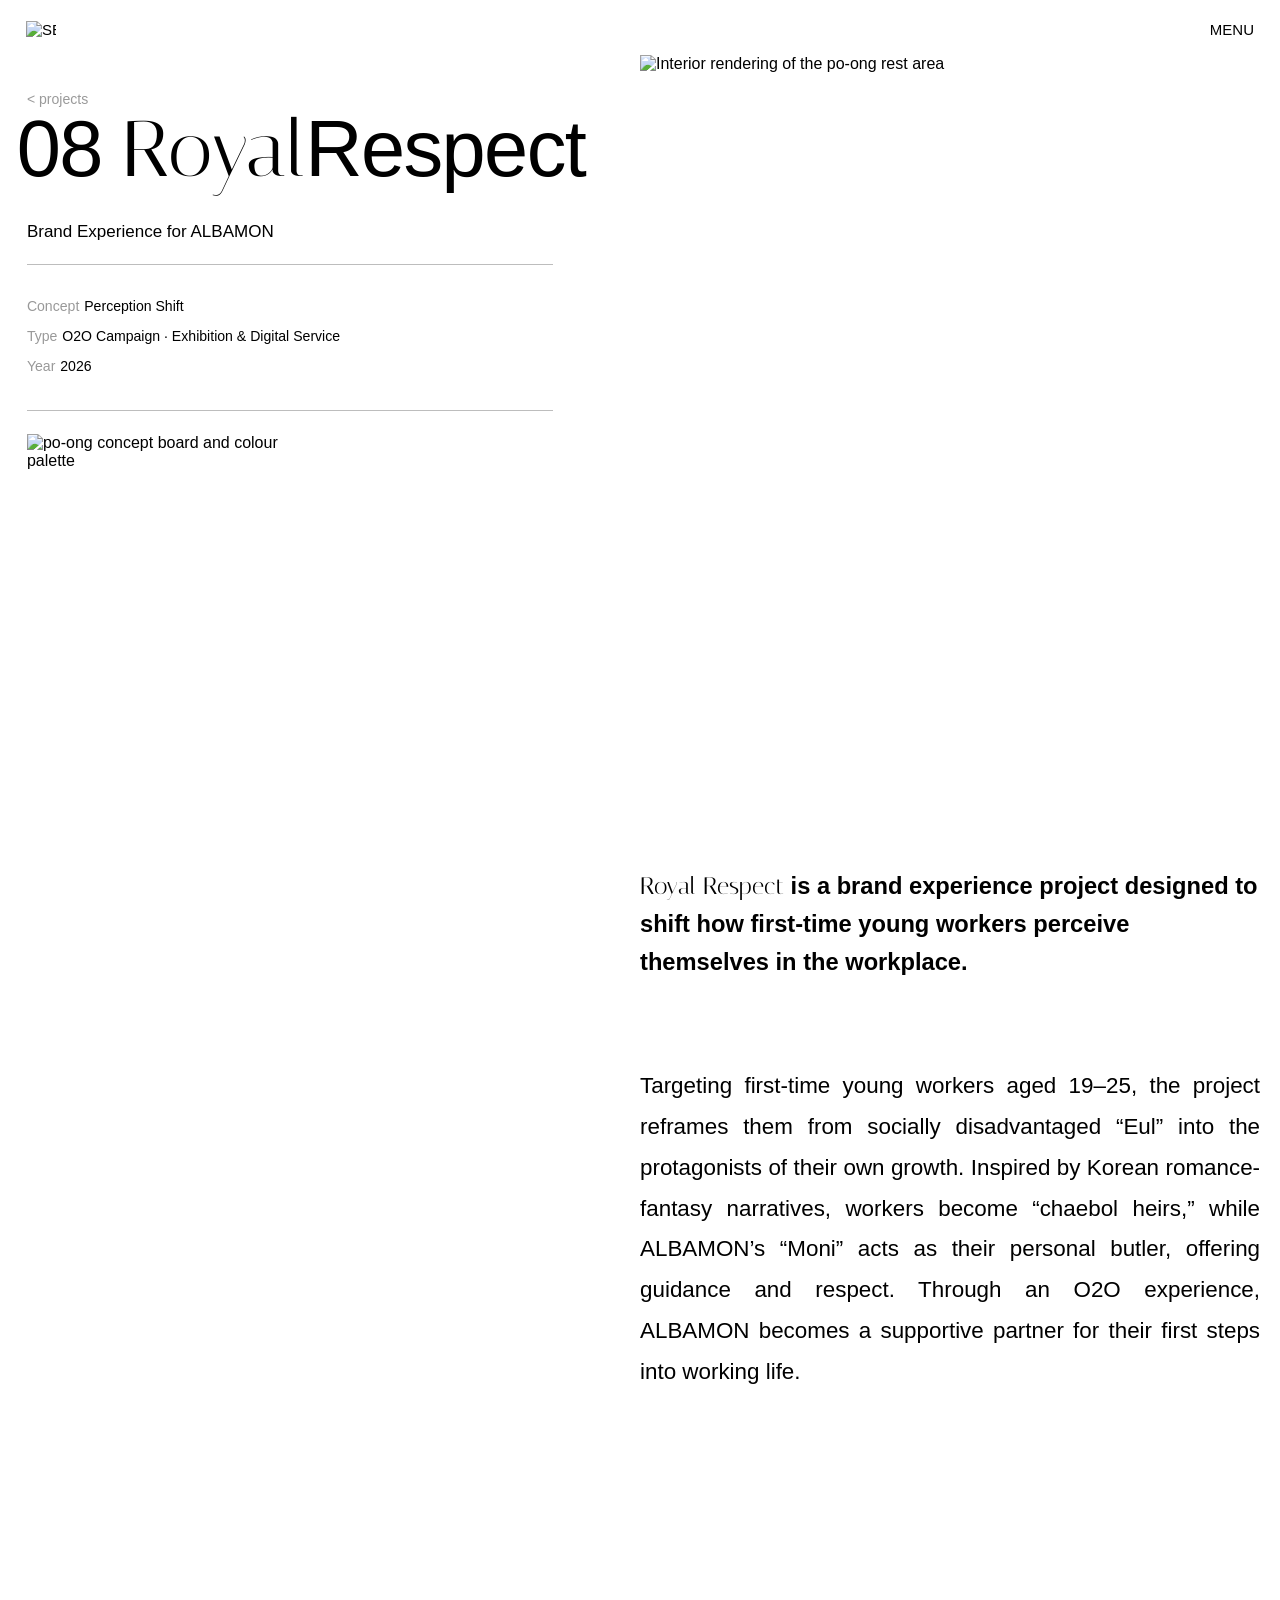
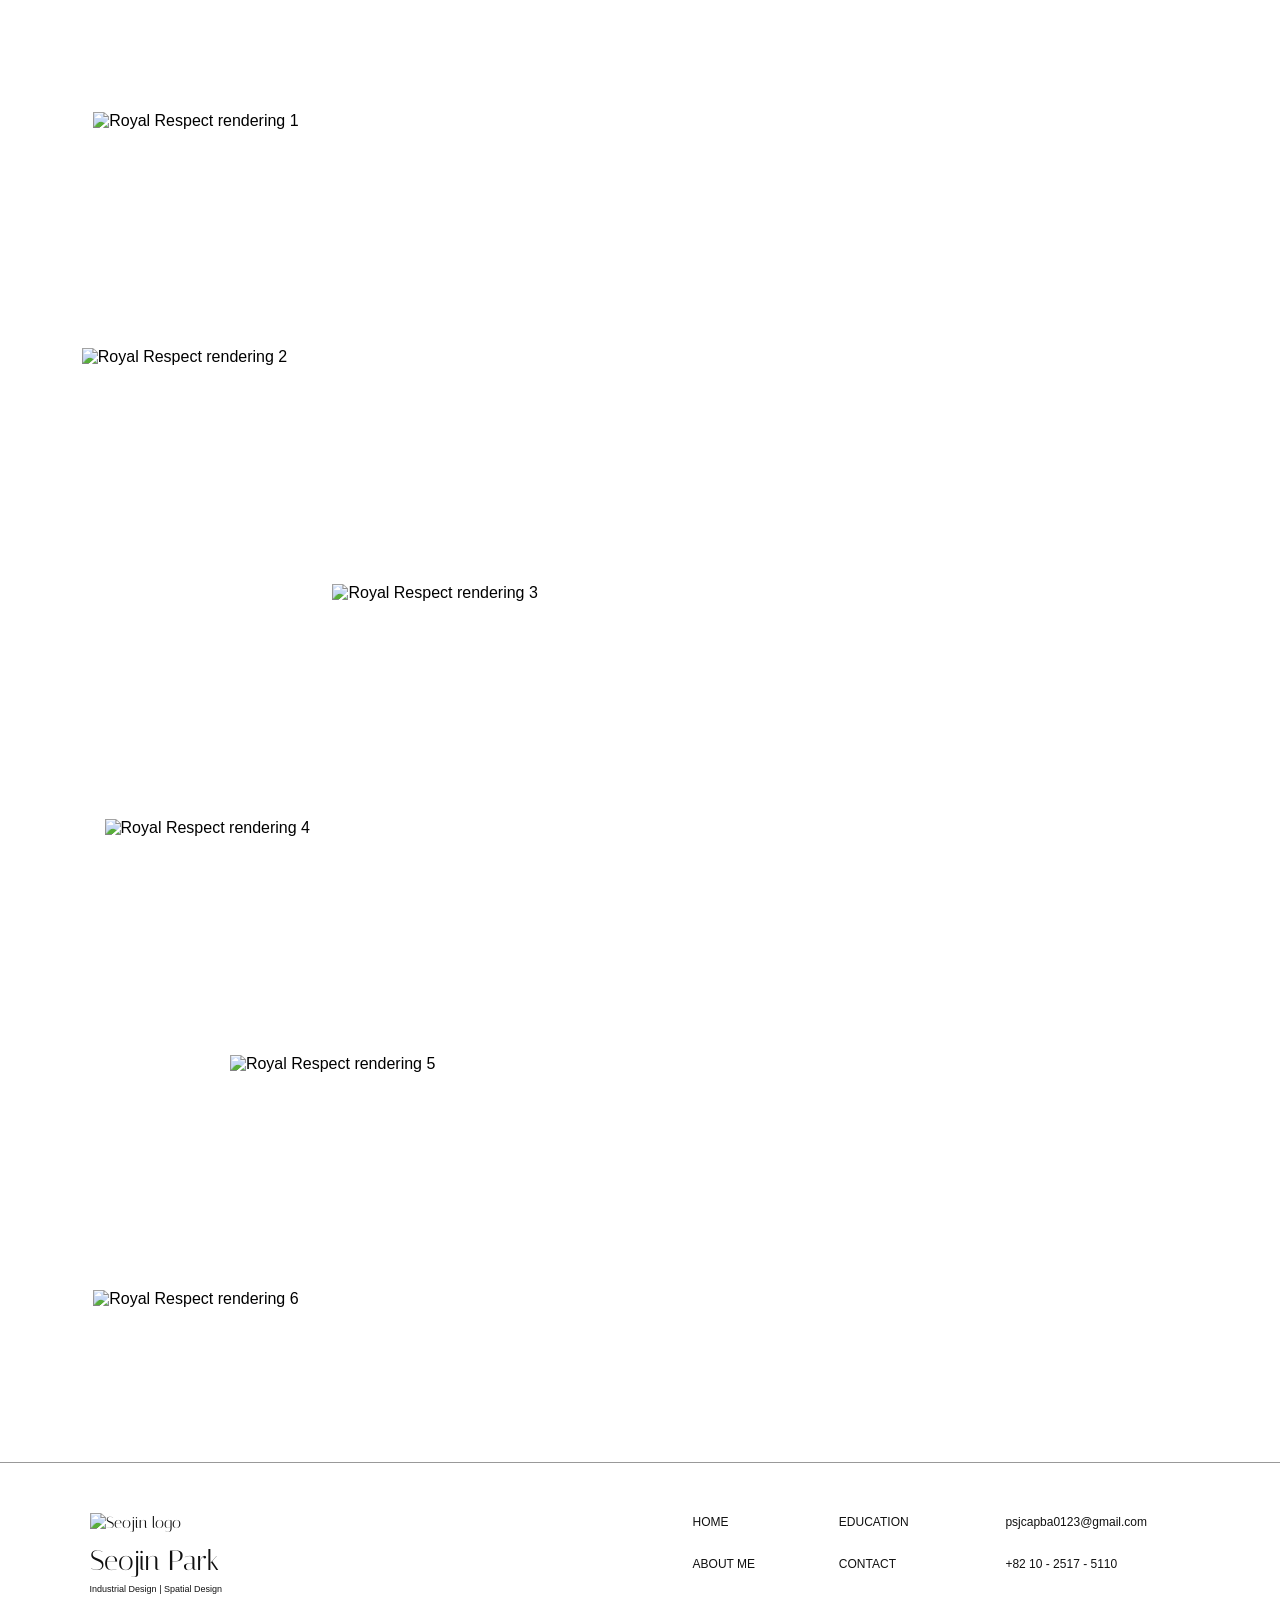
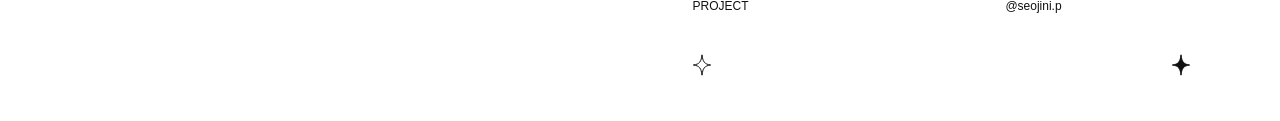
==== royal-respect.html @ 50df4cd8 "Add files via upload" ====
<!DOCTYPE html>
<html lang="en">
<head>
  <meta charset="UTF-8">
  <meta name="viewport" content="width=device-width, initial-scale=1.0">
  <title>08 Royal Respect | Seojin Park</title>

  <!-- Google Fonts: Italiana (Pretendard is imported inside style.css) -->
  <link rel="preconnect" href="https://fonts.googleapis.com">
  <link rel="preconnect" href="https://fonts.gstatic.com" crossorigin>
  <link href="https://fonts.googleapis.com/css2?family=Italiana&display=swap" rel="stylesheet">

  <!-- Start downloading the first visible image right away -->
  <link rel="preload" as="image" href="images/royal-respect/thumbnail.png" fetchpriority="high">

  <!-- style.css = shared base + fixed header + menu | project.css = project detail layout -->
  <link rel="stylesheet" href="style.css">
  <link rel="stylesheet" href="project.css">
<style>
    /* Editorial rhythm: varied widths, generous white space, offset alignment. */
    .pd-gallery.pd-gallery--editorial {
      display: flex;
      flex-direction: column;
      align-items: stretch;
      gap: 0;
      padding: clamp(125px, 16vw, 250px) 5.5vw clamp(100px, 12vw, 190px);
    }
    .pd-gallery--editorial .cells-gallery__item {
      display: block;
      box-sizing: border-box;
      margin: 0;
      width: 100%;
    }
    .pd-gallery--editorial .cells-gallery__item img {
      display: block;
      width: 100%;
      height: auto;
    }
    .pd-gallery--editorial .cells-gallery__item + .cells-gallery__item {
      margin-top: clamp(110px, 17vw, 270px);
    }
    .pd-gallery--editorial .cells-gallery__item--hero { width: 96%; margin-left: auto; margin-right: auto; }
    .pd-gallery--editorial .cells-gallery__item--left { width: 72%; margin-left: 1%; margin-right: auto; }
    .pd-gallery--editorial .cells-gallery__item--right { width: 76%; margin-left: auto; margin-right: 1%; }
    .pd-gallery--editorial .cells-gallery__item--wide { width: 94%; margin-left: 3%; margin-right: auto; }
    .pd-gallery--editorial .cells-gallery__item--final { width: 86%; margin-left: auto; margin-right: 0; }

    /* Reveal is enabled by JS only when IntersectionObserver is available. */
    .pd-gallery--editorial.cells-reveal-ready .cells-gallery__item {
      opacity: 0;
      transform: translate3d(0, 72px, 0);
      transition: opacity 1050ms cubic-bezier(.2,.7,.2,1),
                  transform 1150ms cubic-bezier(.16,1,.3,1);
      will-change: opacity, transform;
    }
    .pd-gallery--editorial.cells-reveal-ready .cells-gallery__item.is-visible {
      opacity: 1;
      transform: translate3d(0, 0, 0);
      will-change: auto;
    }
    @media (max-width: 767px) {
      .pd-gallery.pd-gallery--editorial {
        padding: 85px 18px 110px;
      }
      .pd-gallery--editorial .cells-gallery__item + .cells-gallery__item {
        margin-top: clamp(75px, 23vw, 125px);
      }
      .pd-gallery--editorial .cells-gallery__item--hero,
      .pd-gallery--editorial .cells-gallery__item--wide { width: 100%; margin-left: 0; margin-right: 0; }
      .pd-gallery--editorial .cells-gallery__item--left { width: 94%; margin-left: 0; margin-right: auto; }
      .pd-gallery--editorial .cells-gallery__item--right { width: 95%; margin-left: auto; margin-right: 0; }
      .pd-gallery--editorial .cells-gallery__item--final { width: 98%; margin-left: auto; margin-right: 0; }
      .pd-gallery--editorial.cells-reveal-ready .cells-gallery__item {
        transform: translate3d(0, 38px, 0);
      }
      .pd-gallery--editorial.cells-reveal-ready .cells-gallery__item.is-visible {
        transform: translate3d(0, 0, 0);
      }
    }
    @media (prefers-reduced-motion: reduce) {
      .pd-gallery--editorial.cells-reveal-ready .cells-gallery__item {
        opacity: 1;
        transform: none;
        transition: none;
      }
    }
  </style>
</head>
<body>

  <!-- ======================================================
       FIXED GLOBAL HEADER (same as index.html, links go back to it)
       ====================================================== -->
  <header class="site-header">

    <p class="role"><a href="index.html#home">Spatial Designer</a></p>

    <nav class="menu" aria-label="Main navigation">
      <input type="checkbox" id="menu-toggle" class="menu__checkbox">
      <label for="menu-toggle" class="menu__label">Menu</label>

      <ul class="menu__list">
        <li><a href="index.html#about">About Me</a></li>
        <li><a href="index.html#projects">Projects</a></li>
      </ul>
    </nav>

  </header>

  <main class="pd">

    <!-- ======================================================
         PAGE BODY: a 2-column grid with 2 rows
           Row 1 = intro  (left info panel | right thumbnail + text)
           Row 2 = gallery (full width)
         On top of it lies the TITLE LAYER (see below).
         ====================================================== -->
    <div class="pd-body">

      <!-- ----------------------------------------------------
           TITLE LAYER  (desktop only)
           ONE single "02 po-ong" title that does all three stages:
             Stage 1+2: it stands still where the Figma puts it
             Stage 3  : it rises with the page, then sticks under the header
           How (pure CSS, no scroll code):
             .pd-titlelayer = tall, invisible box over the left half of the
                              whole page (intro + gallery)
             .pd-titlestage = sticky box that is pinned to the top of the
                              screen until the left panel is released
                              (its height is set so it is released at the
                              same moment as the panel)
             .pd-title      = the title; sticky just below the header, so it
                              stops rising and stays there
           ---------------------------------------------------- -->
      <div class="pd-titlelayer">
        <div class="pd-titlestage">
          <h1 class="pd-title">08 <span class="pd-title__accent">Royal</span>Respect</h1>
        </div>
      </div>

      <!-- ----------------------------------------------------
           LEFT INFORMATION COLUMN (row 1, column 1)
           .pd-info  = as tall as the right column
           .pd-panel = sticky (top: 0) inside it:
             Stage 2: it stays exactly where it is while the right column scrolls
             Stage 3: when .pd-info ends it can't stick any longer and
                      scrolls up and away (that is the release)
           ---------------------------------------------------- -->
      <aside class="pd-info" aria-label="Project information">
        <div class="pd-panel">

          <!-- EDIT: back link -->
          <a class="pd-back" href="index.html#projects">&lt; projects</a>

          <!-- Empty space where the title sits (the real title is in the title layer).
               On mobile the title layer is hidden and this slot shows its own title. -->
          <div class="pd-title-slot">
            <!-- EDIT: title (last letter uses Italiana like the Figma) -->
            <h1 class="pd-title pd-title--mobile">08 <span class="pd-title__accent">Royal</span>Respect</h1>
          </div>

          <!-- EDIT: subtitle -->
          <p class="pd-subtitle">Brand Experience for ALBAMON</p>

          <!-- EDIT: metadata -->
          <dl class="pd-meta">
            <div class="pd-meta__row"><dt>Concept</dt><dd>Perception Shift </dd></div>
            <div class="pd-meta__row"><dt>Type</dt><dd>O2O Campaign · Exhibition & Digital Service</dd></div>
            <div class="pd-meta__row"><dt>Year</dt><dd>2026</dd></div>
          </dl>

          <!-- EDIT: concept image (contains the colour palette).
               Replace width/height with your file's real pixel size. -->
          <figure class="pd-concept">
            <img src="images/royal-respect/concept.png"
                 alt="po-ong concept board and colour palette"
                 width="1144" height="604" decoding="async">
          </figure>

        </div>
      </aside>

      <!-- ----------------------------------------------------
           RIGHT COLUMN (row 1, column 2): thumbnail + description
           ---------------------------------------------------- -->
      <div class="pd-story">

        <!-- EDIT: thumbnail (first visible image: loaded eagerly, high priority) -->
        <figure class="pd-thumb">
          <img src="images/royal-respect/thumbnail.png"
               alt="Interior rendering of the po-ong rest area"
               width="1240" height="1288"
               loading="eager" fetchpriority="high" decoding="async">
        </figure>

        <div class="pd-text">
            <!-- Introductory statement -->
  <p class="pd-statement">
    <span class="pd-statement__accent">Royal Respect</span>
    is a brand experience project designed to shift how first-time young workers perceive themselves in the workplace.
  </p>

  <!-- Main description -->
  <p class="pd-description">
    Targeting first-time young workers aged 19–25, the project reframes them from socially disadvantaged “Eul” into the protagonists of their own growth. Inspired by Korean romance-fantasy narratives, workers become “chaebol heirs,” while ALBAMON’s “Moni” acts as their personal butler, offering guidance and respect. Through an O2O experience, ALBAMON becomes a supportive partner for their first steps into working life.
  </p>
        </div>

      </div>

      <!-- ----------------------------------------------------
           IMAGE GALLERY (row 2, full width)
           Gallery images are below the fold, so they load lazily.
           EDIT: replace each width/height with the real pixel size of
           your file so the browser reserves the right space.
           ---------------------------------------------------- -->
     



<section aria-label="08 Royal Respect image gallery" class="pd-gallery pd-gallery--editorial"><figure class="cells-gallery__item cells-gallery__item--hero"><img alt="Royal Respect rendering 1" loading="lazy" src="images/royal-respect/render-01.png"/></figure><figure class="cells-gallery__item cells-gallery__item--left"><img alt="Royal Respect rendering 2" loading="lazy" src="images/royal-respect/render-02.png"/></figure><figure class="cells-gallery__item cells-gallery__item--right"><img alt="Royal Respect rendering 3" loading="lazy" src="images/royal-respect/render-03.png"/></figure><figure class="cells-gallery__item cells-gallery__item--wide"><img alt="Royal Respect rendering 4" loading="lazy" src="images/royal-respect/render-04.png"/></figure><figure class="cells-gallery__item cells-gallery__item--final"><img alt="Royal Respect rendering 5" loading="lazy" src="images/royal-respect/render-05.png"/></figure><figure class="cells-gallery__item cells-gallery__item--hero"><img alt="Royal Respect rendering 6" loading="lazy" src="images/royal-respect/render-06.png"/></figure></section>





    </div>
  </main>

  <script src="project.js" defer></script>

<!-- Portfolio footer: navigation, contact and brand -->
  <footer class="portfolio-footer" id="footer" aria-label="Footer">
    <div class="portfolio-footer__grid">
      <div class="portfolio-footer__brand">
        <a href="index.html" class="portfolio-footer__home" aria-label="Back to top"><img src="images/footer-logo.png" alt="Seojin logo"></a>
        <div class="portfolio-footer__name">Seojin Park</div>
        <div class="portfolio-footer__discipline">Industrial Design | Spatial Design</div>
      </div>
      <nav class="portfolio-footer__nav" aria-label="Footer navigation">
        <div class="portfolio-footer__navcol">
          <a href="index.html" data-footer-home>HOME</a>
          <a href="index.html#about">ABOUT ME</a>
          <a href="index.html#projects">PROJECT</a>
          <svg class="portfolio-footer__diamond portfolio-footer__diamond--outline" viewBox="0 0 46 54" aria-hidden="true"><path d="M23 1 C25 18 29 25 45 27 C29 29 25 36 23 53 C21 36 17 29 1 27 C17 25 21 18 23 1 Z"/></svg>
        </div>
        <div class="portfolio-footer__navcol">
          <a href="index.html?footerPanel=education#about">EDUCATION</a>
          <a href="index.html?footerPanel=contact#about">CONTACT</a>
        </div>
      </nav>
      <div class="portfolio-footer__contact">
        <a href="mailto:psjcapba0123@gmail.com">psjcapba0123@gmail.com</a>
        <a href="tel:+821025175110">+82 10 - 2517 - 5110</a>
        <a href="https://www.instagram.com/seojini.p/" target="_blank" rel="noopener noreferrer">@seojini.p</a>
        <svg class="portfolio-footer__diamond portfolio-footer__diamond--filled" viewBox="0 0 46 54" aria-hidden="true"><path d="M23 1 C25 18 29 25 45 27 C29 29 25 36 23 53 C21 36 17 29 1 27 C17 25 21 18 23 1 Z"/></svg>
      </div>
    </div>
  </footer>
<script>
    // Project gallery: reveal each image once as it enters the viewport.
    (function () {
      const gallery = document.querySelector('.pd-gallery--editorial');
      if (!gallery || !('IntersectionObserver' in window) ||
          window.matchMedia('(prefers-reduced-motion: reduce)').matches) return;
      const items = Array.from(gallery.querySelectorAll('.cells-gallery__item'));
      const observer = new IntersectionObserver((entries) => {
        entries.forEach((entry) => {
          if (!entry.isIntersecting) return;
          entry.target.classList.add('is-visible');
          observer.unobserve(entry.target);
        });
      }, { threshold: 0.06, rootMargin: '0px 0px 25px 0px' });
      gallery.classList.add('cells-reveal-ready');
      items.forEach((item) => observer.observe(item));
    })();
  </script>
</body>
</html>
---- style.css ----
/* ==========================================================

   1. RESET & BASE

   ========================================================== */

   @import url('https\://cdn.jsdelivr.net/gh/orioncactus/pretendard/dist/web/static/pretendard.css');

*,

*::before,

*::after {

  box-sizing: border-box;

  margin: 0;

  padding: 0;

}



html {

  width: 100%;

  overflow-x: hidden;

  scroll-behavior: smooth;         /* smooth scroll for #about link */

}



body {

  width: 100%;

  background: #FFFFFF;

  color: #000000;

  font-family: 'Italiana', serif;

  font-weight: 400;

  font-synthesis: none;            /* prevents fake bold */

  -webkit-font-smoothing: antialiased;

}



a {

  color: inherit;

  text-decoration: none;

}



ul {

  list-style: none;

}



/* ==========================================================

   2. HEADER (top-left label + top-right menu)

   Fixed to the viewport so they stay visible while scrolling.

   ========================================================== */

.site-header {

  position: fixed;

  top: 0;

  left: 0;

  width: 100%;

  padding: 26px 26px 0 26px;

  display: flex;

  justify-content: space-between;

  align-items: flex-start;

  z-index: 10;

  pointer-events: none;            /* only the menu is clickable */

}



.role,

.menu {

  font-size: 21px;

  line-height: 1.25;

  text-transform: uppercase;

}



.role {

  text-align: left;

  white-space: nowrap;

}



/* SPATIAL DESIGNER is a link back to the top; looks identical to before */

.role a {

  display: inline-block;

  color: inherit;

  text-decoration: none;

  cursor: pointer;

  pointer-events: auto;            /* header itself ignores clicks */

}



/* ==========================================================

   3. DROPDOWN MENU (checkbox technique)

   ========================================================== */

.menu {

  position: relative;              /* anchor for the overlay dropdown */

  text-align: right;

  pointer-events: auto;

}



/* Visually hidden but still keyboard-focusable */

.menu__checkbox {

  position: absolute;

  width: 1px;

  height: 1px;

  margin: -1px;

  overflow: hidden;

  clip: rect(0 0 0 0);

  white-space: nowrap;

  border: 0;

}



.menu__label {

  display: block;

  cursor: pointer;

  user-select: none;

}



/* Visible keyboard focus */

.menu__checkbox:focus-visible + .menu__label {

  outline: 1px solid #000000;

  outline-offset: 4px;

}



/* Closed by default: links hidden */

.menu__list {

  display: none;

  position: absolute;              /* overlays page, pushes nothing */

  top: 100%;

  right: 0;

  white-space: nowrap;

  text-transform: none;

  color: #888888;

}



.menu__list a {

  display: block;

  line-height: 1.25;

  transition: color 0.25s ease;

}



.menu__list a:hover,

.menu__list a:focus-visible {

  color: #000000;

}



/* Open: checkbox checked -> show links with fade-in */

.menu__checkbox:checked ~ .menu__list {

  display: block;

  animation: menuFade 0.35s ease forwards;

}



@keyframes menuFade {

  from { opacity: 0; }

  to   { opacity: 1; }

}



/* ==========================================================

   4. SECTION 1 — CENTER LOGO (SEOJIN)

   ========================================================== */

.hero {

  width: 100%;

  height: 100vh;

  height: 100svh;

  display: flex;

  justify-content: center;

  align-items: center;

}



.logo {

  font-size: 15.8vw;               /* ≈ 260px at 1649px wide */

  font-weight: 400;

  line-height: 1;

  letter-spacing: 0;

  text-transform: uppercase;

  white-space: nowrap;

  text-align: center;

}



/* ==========================================================

   5. SECTION 2 — ABOUT ME: LAYOUT

   Sizes are in vw so the composition scales like the Figma frame

   (measured against a ~1780px wide design).

   ========================================================== */

.about {

  min-height: 100vh;

  padding: 7.4vw 9.1vw 14.5vw 13.1vw;   /* empty space on top, as in Figma */

  background: #FFFFFF;

}



/* Two columns: portrait | (gap) | diamonds + boxes */

.about__inner {

  display: grid;

  grid-template-columns: 473fr 71fr 840fr;

  align-items: center;             /* portrait centered against the boxes */

}



.about__portrait {

  grid-column: 1;

}



.about__portrait img {

  display: block;

  width: 100%;

  height: auto;                    /* keeps original aspect ratio */

  border: 0;

  border-radius: 0;

  box-shadow: none;

}



/* ==========================================================

   6. ABOUT ME: INFORMATION BOXES + DIAMONDS

   ========================================================== */

.about__list {

  grid-column: 3;

  display: grid;

  row-gap: 2.65vw;

}



/* One row = diamond (left) + box (right) */

.info {

  display: grid;

  grid-template-columns: 46fr 44fr 750fr;

  align-items: center;             /* diamond centered on its box */

}



/* The box comes first in the HTML so the diamond can react to its

   hover/focus using the "+" selector. Grid places them visually. */

.info__box {

  grid-column: 3;

  grid-row: 1;

  display: flex;

  align-items: center;

  min-height: 11.2vw;

  padding: 1.6vw;

  background: #F5F5F5;

  border-radius: 20px;

  color: #B8B8B8;

  cursor: default;

  outline: none;

  transition: color 0.3s ease;

}



.info__box p {

  width: 100%;

  font-family: 'Pretendard', sans-serif;

  font-weight: 300;

  font-size: clamp(13px, 1.24vw, 24px);

  line-height: 1.27;

  text-align: justify;

}

/* "Seojin Park" — larger, Italiana */

.info__name {

  font-family: 'Italiana', serif;

  font-size: clamp(20px, 2.6vw, 50px);

  line-height: 1;

}



/* Diamond (four-pointed star) */

.info__diamond {

  grid-column: 1;

  grid-row: 1;

  width: 100%;

  height: auto;

  overflow: visible;

  fill: transparent;               /* default: outline only */

  stroke: #000000;

  stroke-width: 1;

  stroke-linejoin: miter;

  vector-effect: non-scaling-stroke;

  transition: fill 0.3s ease;

}



.info__diamond path {

  vector-effect: non-scaling-stroke;

}



/* ---------- Hover / focus: only the affected box + its diamond ---------- */

.info__box:hover,

.info__box:focus {

  color: #000000;

}



.info__box:hover + .info__diamond,

.info__box:focus + .info__diamond {

  fill: #000000;

}



/* Keyboard focus ring (not shown on mouse click) */

.info__box:focus-visible {

  outline: 1px solid #000000;

  outline-offset: 4px;

}



/* ==========================================================

   7. MOBILE (below 768px)

   ========================================================== */

@media (max-width: 767px) {



  /* Header */

  .site-header {

    padding: 18px 18px 0 18px;

  }



  .role,

  .menu {

    font-size: 14px;

  }

@media (max-width: 767px) {
  .site-header .role,
  .site-header .role a {
    font-size: 10px !important;
  }

  .site-header .menu,
  .site-header .menu__label {
    font-size: 10px !important;
  }
}

  /* Main page */

  .logo {

    font-size: 22vw;               /* fits on one line, ~65% of width */

  }



  /* About: portrait on top, boxes below */

  .about {

    padding: 90px 18px 60px 18px;

  }



  .about__inner {

    display: flex;

    flex-direction: column;

    align-items: stretch;

    gap: 28px;

  }



  .about__portrait {

    width: min(72vw, 360px);

    margin: 0 auto;

  }



  .about__list {

    row-gap: 14px;

  }



  /* Diamond stays to the left of each box */

  .info {

    grid-template-columns: 20px 10px 1fr;

  }



  .info__box {

    min-height: 0;

    padding: 16px;

    border-radius: 16px;

  }



  .info__box p {

    font-size: 13.5px;

    text-align: left;

  }



  .info__name {

    font-size: 22px;

  }

}



/* ==========================================================

   8. SECTION 3 — PROJECTS INDEX

   Measured from the Figma frame (~1024px wide) and converted to vw.

   ========================================================== */

.projects {

  --font-meta: 'Pretendard', sans-serif;   /* small text; switch to 'Italiana', serif to match Figma exactly */

  --heading-weight: 400;                   /* weight of the Pretendard part of the heading */

  --intro-w: 74.5vw;                       /* width of heading + arrow block */



  position: relative;

  padding: 8.3vw 0 9.6vw;                  /* top = arrow position, bottom = space after last row */

  background: #FFFFFF;

  overflow: hidden;

}



/* ---------- Heading + arrow ---------- */

.projects__intro {

  width: var(--intro-w);

  margin-inline: auto;                     /* centers the block in the viewport (was: margin-left: 12vw) */

}



.projects__arrow {

  display: block;

  width: 100%;

  height: auto;

  overflow: visible;

}



.projects__arrow path {

  fill: none;

  stroke: #000000;

  stroke-width: 1;

  vector-effect: non-scaling-stroke;

}



.arrow__dashed { stroke-dasharray: 3 4; }



.projects__arrow .arrow__tip {

  fill: #000000;

  stroke: none;

}



/* ---------- Arrow draw animation (4.6s loop) ----------

   0.0–1.8s  dashed half revealed dash by dash   (39.13%)

   1.8–3.2s  solid half drawn as one stroke       (69.57%)

   3.2–4.2s  full arrow visible                   (91.30%)

   4.2–4.6s  fade out, then restart

   script.js adds .is-animated only while the heading is on screen.

   Without it (or with reduced motion) the arrow is shown complete. */

.projects__arrow {

  --dash-steps: 40;                        /* script.js sets the real number of dashes */

}



/* Mask "reveal" paths (white = visible part of the arrow) */

.projects__arrow .arrow__reveal {

  stroke: #FFFFFF;

  stroke-width: 8;

  vector-effect: none;

  stroke-dasharray: 1;

  stroke-dashoffset: 0;

}



.projects__arrow.is-animated {

  animation: arrowFade 4.6s linear infinite;

}



.projects__arrow.is-animated .arrow__reveal--dashed {

  stroke-dashoffset: 1;

  animation: revealDashed 4.6s linear infinite;

}



.projects__arrow.is-animated .arrow__reveal--solid {

  stroke-dashoffset: 1;

  animation: revealSolid 4.6s linear infinite;

}



.projects__arrow.is-animated .arrow__tip {

  transform-box: fill-box;

  transform-origin: center;

  animation: tipAppear 4.6s linear infinite;

}



/* Dashes appear one after another: the reveal moves in steps of one dash */

@keyframes revealDashed {

  0%      { stroke-dashoffset: 1; animation-timing-function: steps(var(--dash-steps), end); }

  39.13%  { stroke-dashoffset: 0; }

  100%    { stroke-dashoffset: 0; }

}



/* Solid line: one smooth continuous stroke, starts after the dashes */

@keyframes revealSolid {

  0%, 39.13%   { stroke-dashoffset: 1; animation-timing-function: cubic-bezier(0.45, 0.05, 0.35, 1); }

  69.57%, 100% { stroke-dashoffset: 0; }

}



/* Arrowhead appears when the solid line reaches its end */

@keyframes tipAppear {

  0%, 69%   { opacity: 0; transform: scale(0.3); }

  73%, 100% { opacity: 1; transform: scale(1); }

}



/* Whole arrow fades out at the end of the cycle */

@keyframes arrowFade {

  0%, 91.3% { opacity: 1; }

  100%      { opacity: 0; }

}



.projects__heading {

  margin-top: -2.6%;                       /* % of intro width: tucks heading under the arrow */

  font-size: calc(var(--intro-w) * 0.1141);

  font-weight: 400;

  line-height: 1;

  white-space: nowrap;

  color: #000000;

  display: flex;                           /* centers the phrase even if it is wider than the block */

  justify-content: center;

}



.projects__heading .serif {

  font-family: 'Italiana', serif;

  font-weight: 400;

}



.projects__heading .sans {

  font-family: 'Pretendard', sans-serif;

  font-weight: var(--heading-weight);

}



/* Invisible zero-size marker sitting on the text baseline;

   script.js measures it to find where the W's top vertices are. */

.baseline-probe {

  display: inline-block;

  width: 0;

  height: 0;

}



/* ---------- Project list ---------- */

.project-list {

  margin: 33.5vw 5.1vw 0 23.5vw;           /* narrower than the viewport, as in Figma */

  padding-top: 1.3vw;

  border-top: 2px solid #000000;           /* thick line above the first row */

}



/* One row = one link = one hover area (title, white space and meta) */

.project {

  --icon-w: 16.5vw;                        /* icon width, overridden per project in the HTML */

  --meta-size: clamp(9px, 1.1vw, 18px);



  position: relative;

  display: block;

  height: 22.56vw;                         /* row height from the Figma */

  border-top: 1px solid #777777;           /* thin gray line */

  color: #000000;

}



/* Thick black line under the title */

.project::after {

  content: "";

  position: absolute;

  left: 0;

  right: 0;

  bottom: 1.46vw;

  border-bottom: 2px solid #000000;

}



/* Small info at the top right: tag + year */

.project__top {

  position: absolute;

  top: 1vw;

  left: 0;

  right: 0;

  padding-left: 69.8%;

  display: flex;

  justify-content: space-between;

  font-family: var(--font-meta);

  font-weight: 300;

  font-size: var(--meta-size);

  line-height: 1.45;

}



/* Large number + title */

.project__title {

  position: absolute;

  left: 0;

  bottom: 1.9vw;

  display: flex;

  align-items: baseline;

  gap: 0.28em;

  font-family: 'Italiana', serif;

  font-weight: 400;

  font-size: 5.3vw;

  line-height: 1;

  white-space: nowrap;

}



/* Small info at the bottom right */

.project__info {

  position: absolute;

  right: 0;

  bottom: 2.25vw;

  text-align: right;

  font-family: var(--font-meta);

  font-weight: 300;

  font-size: var(--meta-size);

  line-height: 1.45;

}



/* Floating icon: follows the cursor (position set by script.js) */

.project__icon {

  position: fixed;

  top: 0;

  left: 0;

  width: var(--icon-w);

  height: auto;

  object-fit: contain;

  pointer-events: none;                    /* never blocks hover or clicks */

  opacity: 0;

  transform: translate3d(-9999px, 0, 0);

  transition: opacity 0.25s ease;

  will-change: transform, opacity;

  z-index: 5;

}



.project__icon.is-visible {

  opacity: 1;

}



/* ==========================================================

   9. PROJECTS INDEX — TOUCH + MOBILE

   ========================================================== */



/* Touch devices (no hover): icon sits still inside each row */

@media (hover: none), (pointer: coarse) {

  .project__icon {

    position: absolute;

    top: 50%;

    left: 42%;

    width: max(var(--icon-w), 60px);

    max-height: 70%;

    opacity: 1;

    transform: translate(-50%, -50%) !important;  /* ignore any script position */

    transition: none;

  }

}



@media (max-width: 767px) {

  .projects {

    --intro-w: 90vw;

    padding: 70px 0 60px;

  }



  .project-list {

    margin: 26vw 18px 0 18px; /* Mobile: more space after project heading */

    padding-top: 12px;

  }



  /* Rows become a small grid: top info / title + info */

  .project {

    --meta-size: 10.5px;

    height: auto;

    min-height: 46vw;

    display: grid;

    grid-template-columns: 1fr auto;

    grid-template-areas:

      "top top"

      "title info";

    align-content: space-between;

    align-items: end;

    column-gap: 12px;

    padding: 8px 0 24px;

  }



  .project::after {

    bottom: 12px;

  }



  .project__top {

    position: static;

    grid-area: top;

    padding-left: 50%;

  }



  .project__title {

    position: static;

    grid-area: title;

    flex-wrap: wrap;

    white-space: normal;                   /* long titles may wrap */

    font-size: 8vw;

    line-height: 1.05;

  }



  .project__info {

    position: static;

    grid-area: info;

    max-width: 42vw;

  }

}



/* ==========================================================

   10. ACCESSIBILITY: reduced motion

   ========================================================== */

@media (prefers-reduced-motion: reduce) {

  html { scroll-behavior: auto; }

  .menu__checkbox:checked ~ .menu__list { animation: none; }

  .menu__list a,

  .info__box,

  .info__diamond,

  .project__icon { transition: none; }



  /* Curved arrow: show it complete, no drawing animation */

  .projects__arrow,

  .projects__arrow * { animation: none !important; }

}





/* ==========================================================

   11. LANDING ANIMATION

   A fullscreen black overlay with its own SEOJIN logo that is

   animated by script.js (Web Animations API). At the end the logo

   lands exactly on the real .hero .logo and the overlay is removed.

   Everything is namespaced with .landing so no existing style

   (.logo, .project__icon, ...) is affected.

   The overlay only exists while <html> has the class .is-landing

   (set by a tiny script in the <head> of index.html).

   ========================================================== */

.landing {

  display: none;

  --landing-size: 13vw;            /* logo size during the intro (the final size is read from .logo) */

  --icon-size: 1.2em;             /* project icon size, relative to the logo size */

}



html.is-landing .landing {

  display: block;

  position: fixed;

  top: 0;

  left: 0;

  right: 0;

  height: 100vh;

  height: 100svh;                  /* same height as .hero so the centres match */

  z-index: 9;                      /* below the header (z-index 10) so it can fade in on top */

  background: #000000;

  overflow: hidden;

}



/* Dark scrollbar while the black overlay is shown (no layout change) */

html.is-landing {

  color-scheme: dark;

}



/* Header is revealed by script.js at the end of the intro */

html.is-landing .site-header {

  opacity: 0;

}



/* ---------- Logo: a 0x0 anchor at the centre of the screen ---------- */

.landing__logo {

  position: absolute;

  left: 50%;

  top: 50%;

  width: 0;

  height: 0;

  font-size: var(--landing-size);

  line-height: 1;

  text-transform: uppercase;

  color: #FFFFFF;

  opacity: 0;                      /* faded in by script.js */

  pointer-events: none;

}



/* One letter = one anchor point. script.js moves it with translateX(...em) */

.landing__letter {

  position: absolute;

  left: 0;

  top: -0.5em;                     /* line box (1em) centred on the anchor, like .hero .logo */

  width: 0;

  height: 1em;

}



.landing__shift {

  position: absolute;

  inset: 0;                        /* moved sideways when the O opens */

}



/* ---------- Glyph layers (two fonts on top of each other) ---------- */

.landing__glyph,

.landing__o-half {

  position: absolute;

  display: block;

  line-height: 1;

  white-space: nowrap;

  will-change: opacity, transform;

}



/* Pretendard SemiBold. --dx / --dy keep it aligned with the Italiana glyph */

.landing__glyph--sans,

.landing__o-half {

  left: var(--dx, 0em);

  top: var(--dy, 0em);

  font-family: 'Pretendard', sans-serif;

  font-weight: 600;

}



/* Italiana: hidden until its letter is transformed */

.landing__glyph--serif {

  left: 0;

  top: 0;

  font-family: 'Italiana', serif;

  font-weight: 400;

  opacity: 0;

}



/* ---------- The split O: two clipped copies of the real letter ---------- */

.landing__o-half {

  opacity: 0;                      /* shown only while the O is open */

}



/* Halves overlap by 0.6px so no seam can appear when they touch */

.landing__o-half--left {

  clip-path: inset(-20% calc(50% - 0.3px) -20% -20%);

}



.landing__o-half--right {

  clip-path: inset(-20% -20% -20% calc(50% - 0.3px));

}



/* ---------- Opening between the halves: holds the icons ---------- */

.landing__opening {

  position: absolute;

  left: var(--o-center, 0.4em);    /* centre of the O (set by script.js) */

  top: var(--cap-center, 0.5em);   /* vertical centre of the capital letters */

  width: 0;

  height: 0;

}



.landing__icon {

  position: absolute;

  left: 0;

  top: 0;

  width: var(--icon-size);

  height: var(--icon-size);        /* every icon gets the same square box ... */

  object-fit: contain;             /* ... and keeps its own aspect ratio inside it */

  z-index: 5;                      /* icons overlap the split O halves */

  translate: -50% -50%;

  scale: 0.85;

  opacity: 0;

  pointer-events: none;

  user-select: none;

  -webkit-user-drag: none;

  will-change: transform, opacity;

}



/* Set by script.js on the last frame: plain, non-animated rendering */

.landing.is-settled .landing__glyph,

.landing.is-settled .landing__o-half,

.landing.is-settled .landing__icon {

  will-change: auto;

}



@media (max-width: 767px) {

  .landing {

    --landing-size: 15vw;          /* SEOJIN fits the narrow screen */

  }

}



/* HEADER TYPOGRAPHY */

.role,

.role a,

.menu__label,

.menu__list,

.menu__list a {

  font-family: 'Pretendard', sans-serif;

  font-weight: 300;

}



.role,

.role a,

.menu__label {

  font-family: 'Pretendard', sans-serif;

  font-weight: 300;

  font-size: 15px;

}



.role,

.role a,

.menu__label {

  font-size: 15px;

}



.menu__list,

.menu__list li,

.menu__list a {

  font-size: 15px;

}



/* 전체 표지 구성 */

.cover-composition {

  position: relative;

  display: flex;

  align-items: center;

  justify-content: center;

  width: 100%;

  min-height: 100vh;

}



/* SEOJIN */

.cover-logo {

  position: relative;

  flex-shrink: 0;

  z-index: 2;

}



/* 양쪽 문장 공통 */

.cover-side {

  position: absolute;

  top: 50%;

  transform: translateY(-50%);

  margin: 0;



  font-family: 'Italiana', serif;

  font-size: clamp(24px, 9vw, 77px);

  font-weight: 400;

  white-space: nowrap;



  color: transparent;

  -webkit-text-stroke: 0.8px black;

}



/* 왼쪽 문장 */

.cover-side--left {

  right: calc(60% + 190px);

}



/* 오른쪽 문장 */

.cover-side--right {

  left: calc(60% + 200px);

}





/* ==========================================================

   COVER TEXT — BLACK FILL / WHITE REVEAL ANIMATION

   "Where story" and "takes shape" are outlined text (the .cover-side

   rules above, unchanged). Each phrase gets a second layer,

   .cover-side__fill: the same text in solid black, drawn on top and

   shown only through a gradient mask. The mask has a soft moving edge,

   and because only glyphs are painted on that layer, the black follows

   the letter shapes (never a rectangle). The outlined text underneath is

   never touched, so the outline is preserved at every moment.



   Two numbers drive each mask (0 = left end of the phrase, 100 = right end):

     --cover-f  front of the black FILL   (0 -> 114 : black spreads to the right)

     --cover-e  front of the black ERASE  (0 -> 114 : black disappears from the left)

   114 = 100 + the width of the soft edge, so the edge fully leaves the text.

   With both at 0 the layer is invisible = the original outlined look.

   ========================================================== */



/* Typed custom properties: lets the browser animate the numbers smoothly

   (Chrome / Edge). Without @property they would jump instead of glide. */

@property --cover-f { syntax: '<number>'; inherits: false; initial-value: 0; }

@property --cover-e { syntax: '<number>'; inherits: false; initial-value: 0; }



.cover-composition {

  --cover-cycle: 5s;             /* length of one full loop */

}



.cover-side__fill {

  --cover-soft: 14%;               /* width of the soft leading edge */



  position: absolute;              /* sits exactly over the outlined text ... */

  top: -0.2em;                     /* ... with a little extra room so the mask */

  bottom: -0.2em;                  /*     never clips swashes or descenders */

  left: -0.12em;

  right: -0.12em;

  padding: 0.2em 0.12em;           /* same offset inside: the text does not move */



  color: #000000;                  /* solid black fill ... */

  -webkit-text-stroke: 0;          /* ... the outline comes from the layer below */

  pointer-events: none;



  -webkit-mask-image: linear-gradient(90deg,

    transparent calc(var(--cover-e) * 1% - var(--cover-soft)),

    #000        calc(var(--cover-e) * 1%),

    #000        calc(var(--cover-f) * 1% - var(--cover-soft)),

    transparent calc(var(--cover-f) * 1%));

  mask-image: linear-gradient(90deg,

    transparent calc(var(--cover-e) * 1% - var(--cover-soft)),

    #000        calc(var(--cover-e) * 1%),

    #000        calc(var(--cover-f) * 1% - var(--cover-soft)),

    transparent calc(var(--cover-f) * 1%));

  -webkit-mask-repeat: no-repeat;

  mask-repeat: no-repeat;

  -webkit-mask-size: 100% 100%;

  mask-size: 100% 100%;

}



/* ---------- Timeline of one loop (7.8s) ----------

     0.0 – 0.4s   outlined text (short rest)

     0.4 – 2.0s   black fills "Where story"   left -> right

     2.0 – 3.6s   black continues into "takes shape"

     3.6 – 4.6s   both fully black (pause)

     4.6 – 6.2s   black disappears from "Where story"  left -> right

     6.2 – 7.8s   ... and then from "takes shape", back to outlines, loop

   Percentages below = seconds / 7.8s. Both phrases use the same loop length,

   so they stay in sync and the loop restarts without a jump (the first and

   last frames are both the plain outlined text). */

@media (prefers-reduced-motion: no-preference) {



  /* Starts when the main page appears: not while the landing intro is

     still covering it (<html> has .is-landing only during the intro). */

  html:not(.is-landing) .cover-side--left .cover-side__fill {

    animation:

      coverFillLeft  var(--cover-cycle) linear infinite,

      coverEraseLeft var(--cover-cycle) linear infinite;

  }



  html:not(.is-landing) .cover-side--right .cover-side__fill {

    animation:

      coverFillRight  var(--cover-cycle) linear infinite,

      coverEraseRight var(--cover-cycle) linear infinite;

  }

}



/* Fill */

@keyframes coverFillLeft {

  0%, 5.128%     { --cover-f: 0; }

  25.641%, 100%  { --cover-f: 114; }

}

@keyframes coverFillRight {

  0%, 25.641%    { --cover-f: 0; }

  46.154%, 100%  { --cover-f: 114; }

}



/* Erase (white reveal) */

@keyframes coverEraseLeft {

  0%, 58.974%    { --cover-e: 0; }

  79.487%, 100%  { --cover-e: 114; }

}

@keyframes coverEraseRight {

  0%, 79.487%    { --cover-e: 0; }

  100%           { --cover-e: 114; }

}

/* ==========================================================
   ABOUT ME — EDUCATION / CONTACT (anchored to original box group)
   ========================================================== */
.about__list {
  position: relative;
  isolation: isolate;
}

/* The 3 .info rows remain the only grid items in normal flow.
   These absolute children do not add new grid rows or shift the page. */
.about-extra {
  position: absolute;
  top: 0;
  bottom: 0;
  left: calc(100% * 90 / 840);
  right: 0;
  z-index: 3;
  opacity: 0;
  visibility: hidden;
  pointer-events: none;
  transition: opacity .3s ease, visibility .3s ease;
}
.about-extra.is-open {
  opacity: 1;
  visibility: visible;
  pointer-events: auto;
}
.about-extra__panel {
  position: absolute;
  inset: 0;
  overflow-y: auto;

  /* Apple Liquid Glass 느낌 */
  background: rgba(255, 255, 255, 0.16);

  -webkit-backdrop-filter: blur(9px) saturate(160%);
  backdrop-filter: blur(9px) saturate(160%);

  border: 1px solid rgba(255, 255, 255, 0.85);

  border-radius: 24px;

  box-shadow:
    inset 0 2px 3px rgba(255, 255, 255, 0.95),
    inset 2px 0 3px rgba(255, 255, 255, 0.65),
    inset -2px 0 4px rgba(255, 255, 255, 0.7),
    inset 0 -2px 4px rgba(120, 120, 120, 0.12),
    0 10px 28px rgba(0, 0, 0, 0.07);

  padding: clamp(22px, 2.4vw, 45px);

  color: #333;
  font-family: 'Pretendard', sans-serif;
  font-weight: 300;
}
.about-extra__panel::before {
  content: "";
  position: absolute;
  inset: 0;
  border-radius: inherit;
  pointer-events: none;

  background: linear-gradient(
    135deg,
    rgba(255,255,255,0.65) 0%,
    rgba(255,255,255,0.08) 25%,
    transparent 55%,
    rgba(255,255,255,0.35) 100%
  );

  box-shadow:
    inset 0 0 1px 1px rgba(255,255,255,0.7);

  opacity: 0.45;
}
.about-extra__panel[hidden] { display: none; }
.about-extra__title {
  display: flex;
  align-items: center;
  gap: 12px;
  margin: 0 0 clamp(22px, 2.4vw, 42px);
  font: 400 clamp(22px, 1.7vw, 32px)/1.2 'Italiana', serif;
}
.about-extra__title svg {
  width: clamp(22px, 1.9vw, 34px);
  height: clamp(22px, 1.9vw, 34px);
  flex: none;
  fill: none;
  stroke: currentColor;
  stroke-width: 1.2;
  stroke-linecap: round;
  stroke-linejoin: round;
}
.about-extra__content {
  display: flex;
  flex-direction: column;
  gap: clamp(28px, 3.2vw, 58px);
}
.about-extra__content--contact { gap: clamp(28px, 3.5vw, 62px); }
.about-extra__group { display: flex; flex-direction: column; align-items: flex-start; }
.about-extra__label {
  margin: 0 0 8px;
  font: 300 clamp(9px, .65vw, 12px)/1.4 'Pretendard', sans-serif;
  color: #555;
}
.about-extra__primary,
.about-extra__detail,
.about-extra__link {
  margin: 0;
  font: 300 clamp(16px, 1.3vw, 24px)/1.5 'Pretendard', sans-serif;
}
.about-extra__primary { color: #333; margin-bottom: 4px; }
.about-extra__detail { color: #999; }
.about-extra__link { color: #444; text-decoration: none; transition: color .25s ease; }
.about-extra__link:hover,
.about-extra__link:focus-visible { color: #000; text-decoration: underline; text-underline-offset: 3px; }
.about-extra__buttons {
  position: absolute;
  top: calc(100% + 1vw);
  right: 0;
  display: flex;
  align-items: center;
  gap: .8vw;
  z-index: 4;
}
.about-extra__button {
  width: clamp(36px, 3.5vw, 58px);
  height: clamp(36px, 3.5vw, 58px);
  display: flex;
  justify-content: center;
  align-items: center;
  border: 0;
  border-radius: 50%;
  background: #f0f0f0;
  color: #999;
  cursor: pointer;
  transition: background .25s ease, color .25s ease;
}
.about-extra__button svg {
  width: 55%; height: 55%;
  fill: none; stroke: currentColor; stroke-width: 1.2;
  stroke-linecap: round; stroke-linejoin: round;
}
.about-extra__button:hover,
.about-extra__button:focus-visible,
.about-extra__button.is-active {
  background: #f0f0f0;
  color: #000;
}
.about-extra__button:focus-visible { outline: 1px solid #000; outline-offset: 3px; }
@media (max-width: 767px) {
  .about-extra { left: 30px; }
  .about-extra__panel { padding: 20px; border-radius: 16px; }
  .about-extra__title { font-size: 24px; margin-bottom: 24px; }
  .about-extra__content, .about-extra__content--contact { gap: 25px; }
  .about-extra__label { font-size: 9px; }
  .about-extra__primary, .about-extra__detail, .about-extra__link { font-size: 12px; }
  .about-extra__buttons { top: calc(100% + 14px); gap: 10px; }
  .about { padding-bottom: 105px; }
}
@media (prefers-reduced-motion: reduce) {
  .about-extra, .about-extra__button { transition: none; }
}

/* Education — university website links */
.about-extra__primary a {
  color: inherit;
  text-decoration: none;
  transition: color 0.25s ease;
}

.about-extra__primary a:hover,
.about-extra__primary a:focus-visible {
  color: #000;
  text-decoration: underline;
  text-underline-offset: 5px;
}

/* ==========================================================
   MOBILE MAIN PAGE v1 — full-screen menu + vertical cover copy
   Desktop rules and existing cover gradient animation are preserved.
   ========================================================== */
@media (max-width: 767px) {
  /* Fixed navigation above the full-screen white menu */
  .site-header {
    position: fixed;
    inset: 0 0 auto;
    width: 100%;
    padding: max(20px, env(safe-area-inset-top)) 16px 0;
    align-items: flex-start;
    z-index: 1000;
  }
  .role, .role a, .menu, .menu__label {
    font-size: 14px;
    line-height: 1.3;
    font-family: 'Pretendard', sans-serif;
    font-weight: 300;
  }
  .role { position: relative; z-index: 1002; }
  .menu { position: relative; z-index: 1001; }
  .menu__label { position: relative; z-index: 1002; text-transform: uppercase; }
  .menu__label--close { display: none; }
  .menu__checkbox:checked + .menu__label .menu__label--open { display: none; }
  .menu__checkbox:checked + .menu__label .menu__label--close { display: inline; }

  /* List itself becomes a viewport-covering panel, not a dropdown. */
  .menu__list,
  .menu__checkbox:checked ~ .menu__list {
    position: fixed;
    inset: 0;
    top: 0;
    right: 0;
    width: 100vw;
    height: 100vh;
    height: 100dvh;
    padding: 0 18px;
    background: #fff;
    z-index: 1000;
    white-space: normal;
    text-transform: uppercase;
    display: none;
    flex-direction: column;
    justify-content: center;
    align-items: stretch;
    animation: none;
    overflow-y: auto;
    overscroll-behavior: contain;
  }
  .menu__checkbox:checked ~ .menu__list { display: flex; }
  .menu__list li { width: 100%; text-align: center; }
  .menu__list li + li { border-top: 0.6px solid #aaa; }
  .menu__list a {
    display: block;
    padding: 23px 8px;
    color: #111;
    font-family: 'Pretendard', sans-serif;
    font-size: 17px;
    font-weight: 300;
    line-height: 1.25;
    text-transform: uppercase;
  }
  .menu__list a:active { color: #777; }
  html.mobile-menu-open, html.mobile-menu-open body { overflow: hidden; }

  /* Portrait composition: phrase above / SEOJIN / phrase below */
  .cover-composition {
    position: relative;
    width: 100%;
    height: 100svh;
    min-height: 460px;
    display: flex;
    justify-content: center;
    align-items: center;
    overflow: hidden;
  }
  .cover-logo { flex: none; width: 100%; }
  .hero { width: 100%; height: auto; min-height: 0; }
  .logo {
    font-size: clamp(52px, 20vw, 120px);
    white-space: nowrap;
    line-height: 1;
  }
  .cover-side {
    position: absolute;
    left: 50%;
    right: auto;
    top: 50%;
    bottom: auto;
    margin: 0;
    transform: translate(-50%, -50%);
    width: max-content;
    max-width: 94vw;
    white-space: nowrap;
    text-align: center;
    font-family: 'Italiana', serif;
    font-size: clamp(25px, 7.2vw, 42px);
    font-weight: 400;
    line-height: 1.25;
    -webkit-text-stroke: .8px #000;
    color: transparent;
    z-index: 3;
  }
.cover-side--left {
  top: calc(50% - 85px) !important;
}

.cover-side--right {
  top: calc(50% + 85px) !important;
}
  /* Keep the existing black-fill/white-erase mask and timing untouched. */
}


/* ==========================================================
   MOBILE ABOUT ME v2 — automatic reading focus while scrolling
   Desktop hover behaviour is unchanged.
   ========================================================== */
@media (max-width: 767px) {
  /* Ignore hover/focus as the activation source on touch devices.
     Only the row nearest the middle of the screen gets .is-scroll-active. */
  .about__list .info .info__box,
  .about__list .info .info__box:hover,
  .about__list .info .info__box:focus {
    color: #b8b8b8;
  }
  .about__list .info .info__box + .info__diamond,
  .about__list .info .info__box:hover + .info__diamond,
  .about__list .info .info__box:focus + .info__diamond {
    fill: transparent;
  }
  .about__list .info.is-scroll-active .info__box,
  .about__list .info.is-scroll-active .info__box:hover,
  .about__list .info.is-scroll-active .info__box:focus {
    color: #000;
  }
  .about__list .info.is-scroll-active .info__diamond,
  .about__list .info.is-scroll-active .info__box:hover + .info__diamond,
  .about__list .info.is-scroll-active .info__box:focus + .info__diamond {
    fill: #000;
  }
  .about__list .info__box { transition: color .35s ease; }
  .about__list .info__diamond { transition: fill .35s ease; }
}

/* ==========================================================
   MOBILE PROJECTS — icons appear only at the tapped location.
   Keep desktop mouse-follow interaction unchanged.
   ========================================================== */
@media (hover: none), (pointer: coarse) {
  .project .project__icon,
  .project .project__icon.is-visible {
    opacity: 0 !important;
    visibility: hidden !important;
    pointer-events: none !important;
  }
}

.project-tap-icon {
  position: fixed;
  z-index: 1000;
  width: clamp(82px, 25vw, 140px);
  height: clamp(82px, 25vw, 140px);
  object-fit: contain;
  pointer-events: none;
  transform: translate(-50%, -50%) scale(0.55);
  opacity: 0;
  animation: projectTapPop 320ms cubic-bezier(.2,.85,.3,1) both;
}
@keyframes projectTapPop {
  0%   { opacity: 0; transform: translate(-50%, -50%) scale(0.55); }
  42%  { opacity: 1; transform: translate(-50%, -50%) scale(1.12); }
  100% { opacity: 1; transform: translate(-50%, -50%) scale(1); }
}
@media (prefers-reduced-motion: reduce) {
  .project-tap-icon { animation: none; opacity: 1; transform: translate(-50%, -50%); }
}

/* 기본 상태: MENU만 표시 */
.menu__label--close {
  display: none !important;
}

/* 모바일에서 메뉴가 열렸을 때만 CLOSE 표시 */
@media (max-width: 767px) {
  #menu-toggle:checked + .menu__label .menu__label--open {
    display: none !important;
  }

  #menu-toggle:checked + .menu__label .menu__label--close {
    display: inline !important;
  }
}

/* 모바일 전체 화면 메뉴 글자 크기 */
@media (max-width: 767px) {
  .menu__panel a {
    font-size: 16px;
  }
}

/* ==========================================================
   HEADER REFINEMENT — white fixed bar + desktop left-expanding menu
   The mobile full-screen navigation is intentionally preserved.
   ========================================================== */
@media (min-width: 768px) {
  .site-header {
    height: 55px;
    padding: 26px 26px 0px;
    align-items: flex-start;
    background: #fff;
    z-index: 1000;
  }

  /* MENU stays at the right; links appear to its LEFT. */
  .menu__label--open { display: inline !important; }
  .menu__label--close { display: none !important; }

  .menu__checkbox:checked ~ .menu__list {
    display: flex;
    flex-direction: row;
    align-items: center;
    gap: 17px;
    position: absolute;
    top: 0;
    right: calc(100% + 17px);
    left: auto;
    width: max-content;
    padding: 0;
    margin: 0;
    background: transparent;
    animation: headerLinksIn 0.25s ease both;
    white-space: nowrap;
  }

  /* Projects | About Me | MENU, matching the reference image. */
  .menu__list li:nth-child(2) { order: 1; }
  .menu__list li:nth-child(1) { order: 2; }
  .menu__list li:nth-child(2)::after,
  .menu__list li:nth-child(1)::after {
    content: '|';
    color: #777;
    margin-left: 14px;
  }
  .menu__list li { display: flex; align-items: center; }
  .menu__list a { font-size: 13px; line-height: 1.25; color: #999; }
  .menu__list a:hover, .menu__list a:focus-visible { color: #000; }

  @keyframes headerLinksIn {
    from { opacity: 0; transform: translateX(9px); }
    to { opacity: 1; transform: translateX(0); }
  }
}

@media (max-width: 767px) {
  /* Opaque white fixed strip: scrolling content never shows through. */
  .site-header {
    background: #fff;
    padding-bottom: 18px;
  }
}

@media (min-width: 768px) {
  .site-header .role,
  .site-header .menu {
    transform: translateY(-5px);
  }
}
/* Header logo only — does not affect the cover or landing animation */
.site-header .role .header-mark {
  display: block;
  width: 30px;
  height: auto;
}

/* === Requested small changes only (2026-10-28) === */
/* Header mark: thicker actual transparent PNG strokes; dimensions unchanged. */
/* Cover subtitle: overlay, so it cannot shift SEOJIN or the side phrases. */
.cover-logo .hero::after {
  content: "⌜ SPATIAL DESIGNER ⌟";
  position: absolute;
  top: calc(50% + 7.9vw + 65px);
  left: 50%;
  transform: translateX(-50%);
  font-family: 'Pretendard', sans-serif;
  font-weight: 300;
  font-size: clamp(10px, 1vw, 14px);
  line-height: 1.2;
  letter-spacing: -0.015em;
  white-space: nowrap;
  color: #444;
  pointer-events: none;
}
@media (max-width: 767px) {
  .cover-logo .hero::after { top: calc(50% + 11vw + 32px); font-size: 10px; }
}


/* ==========================================================
   MOBILE COVER FINISHING — 2026-10-28
   Only the mobile cover and header logo are adjusted.
   Desktop composition, menu and landing animation remain unchanged.
   ========================================================== */
@media (max-width: 767px) {
  /* Slightly smaller top-left mark, retaining its PNG stroke weight. */
  .site-header .role .header-mark {
    width: 25px;
    height: auto;
  }

  /* Larger matching outline phrases above and below SEOJIN. */
  .cover-composition .cover-side {
    font-size: clamp(30px, 8.6vw, 48px);
    line-height: 1.2;
  }

  /* Keep both phrases equally spaced around the central word. */
  .cover-composition .cover-side--left {
    top: calc(50% - clamp(96px, 25vw, 150px));
  }
  .cover-composition .cover-side--right {
    top: calc(50% + clamp(96px, 25vw, 150px));
  }

  /* Position the subtitle BELOW the lower phrase, without overlap.
     The parent cover-composition is the positioning reference. */
  .cover-logo .hero::after {
    top: calc(50% + clamp(156px, 42vw, 238px));
    font-size: 10px;
  }
}


/* ==========================================================
   PORTFOLIO FOOTER — final precise layout
   Desktop: equal outer gutters, right-aligned link group,
   diamonds anchored to first nav and final contact edges.
   ========================================================== */
.portfolio-footer {
  position: relative;
  background: #fff;
  border-top: 1px solid #999;
  color: #111;
  padding: 50px 7vw 56px;
}
.portfolio-footer__filters { position: absolute; pointer-events: none; }
.portfolio-footer__grid {
  display: grid;
  grid-template-columns: minmax(0, 1fr) auto auto;
  column-gap: clamp(48px, 5.2vw, 100px);
  align-items: start;
}
.portfolio-footer__brand { width: 136px; }
.portfolio-footer__home, .portfolio-footer__brand img {
  display: block;
  width: 136px;
  height: auto;
}

.portfolio-footer__name {
  display: block;
  width: max-content;
  margin-top: 13px;
  font: 400 28px/1.12 'Italiana', serif;
  white-space: nowrap;
  transform-origin: left center;
}
.portfolio-footer__discipline {
  display: block;
  width: max-content;
  margin-top: 7px;
  font: 300 9px/1.4 'Pretendard', sans-serif;
  white-space: nowrap;
  transform-origin: left center;
}
.portfolio-footer__nav {
  display: grid;
  grid-template-columns: 90px 100px;
  column-gap: clamp(34px, 4.4vw, 86px);
}
.portfolio-footer__navcol,
.portfolio-footer__contact {
  display: grid;
  grid-template-rows: repeat(3, 18px) 26px;
  row-gap: 24px;
  align-items: start;
}
.portfolio-footer__contact { width: 185px; }
.portfolio-footer__nav a {
  font: 400 12px/18px 'Pretendard', sans-serif;
  white-space: nowrap;
}
.portfolio-footer__contact a {
  font: 300 12px/18px 'Pretendard', sans-serif;
  white-space: nowrap;
}
.portfolio-footer a { transition: opacity .2s ease; }
.portfolio-footer a:hover { opacity: .55; }
.portfolio-footer__diamond {
  display: block;
  grid-row: 4;
  width: 18px;
  height: 22px;
  margin: 0;
  align-self: center;
}
.portfolio-footer__diamond path {
  stroke: #111;
  stroke-width: 1;
  vector-effect: non-scaling-stroke;
}
.portfolio-footer__diamond--outline { justify-self: start; }
.portfolio-footer__diamond--outline path { fill: none; }
.portfolio-footer__diamond--filled { justify-self: end; }
.portfolio-footer__diamond--filled path { fill: #111; }
@media (max-width: 1000px) and (min-width: 768px) {
  .portfolio-footer { padding-inline: 5vw; }
  .portfolio-footer__grid { column-gap: 25px; }
  .portfolio-footer__nav { grid-template-columns: 78px 86px; column-gap: 20px; }
  .portfolio-footer__contact { width: 164px; }
  .portfolio-footer__nav a, .portfolio-footer__contact a { font-size: 10px; }
}
@media (max-width: 767px) {
  .portfolio-footer { padding: 36px 24px 42px; }
  .portfolio-footer__grid {
    grid-template-columns: 1fr 1fr;
    gap: 38px 18px;
  }
  .portfolio-footer__brand { grid-column: 1 / -1; width: 112px; }
  .portfolio-footer__home, .portfolio-footer__brand img { width: 112px; }
  .portfolio-footer__name { font-size: 23px; margin-top: 10px; }
  .portfolio-footer__discipline { font-size: 8px; }
  .portfolio-footer__nav { grid-template-columns: 1fr 1fr; gap: 12px; }
  .portfolio-footer__contact { width: 100%; }
  .portfolio-footer__navcol, .portfolio-footer__contact {
    grid-template-rows: repeat(3, 16px) 22px;
    row-gap: 18px;
  }
  .portfolio-footer__nav a, .portfolio-footer__contact a { font-size: 9px; line-height: 16px; }
  .portfolio-footer__contact a { white-space: normal; overflow-wrap: anywhere; }
  .portfolio-footer__diamond { width: 16px; height: 20px; }
}
@media (max-width: 380px) {
  .portfolio-footer { padding-inline: 18px; }
  .portfolio-footer__grid { grid-template-columns: 1fr; gap: 28px; }
  .portfolio-footer__brand { grid-column: auto; }
  .portfolio-footer__nav { max-width: 240px; }
  .portfolio-footer__contact { width: min(100%, 240px); }
}

/* Mobile only: align the outlined diamond with the filled diamond
   at the bottom of the footer, without changing desktop layout. */
@media (max-width: 767px) {
  .portfolio-footer__diamond--outline {
    position: absolute;
    left: 24px;
    bottom: 43px;
    margin: 0;
  }
}
@media (max-width: 380px) {
  .portfolio-footer__diamond--outline {
    left: 18px;
  }
}

/* MOBILE FOOTER — reference layout: brand at left; navigation and
   contact information aligned in one right-shifted column; two diamonds
   on the same bottom baseline. Desktop rules are untouched. */
@media (max-width: 767px) {
  .portfolio-footer {
    padding: 40px 22px 74px;
  }
  .portfolio-footer__grid {
    display: flex;
    flex-direction: column;
    align-items: stretch;
    gap: 0;
  }
  .portfolio-footer__brand {
    width: 112px;
    align-self: flex-start;
  }
  .portfolio-footer__nav,
  .portfolio-footer__contact {
    width: 61%;
    max-width: none;
    margin-left: 39%;
  }
  .portfolio-footer__nav {
    display: grid;
    grid-template-columns: 1fr 1fr;
    column-gap: 12px;
    margin-top: 82px;
  }
  .portfolio-footer__navcol {
    display: grid;
    grid-template-rows: repeat(3, 16px);
    row-gap: 18px;
  }
  .portfolio-footer__contact {
    display: grid;
    grid-template-rows: repeat(3, 16px);
    row-gap: 18px;
    margin-top: 58px;
  }
  .portfolio-footer__diamond--outline,
  .portfolio-footer__diamond--filled {
    position: absolute;
    bottom: 36px;
    width: 16px;
    height: 20px;
    margin: 0;
  }
  .portfolio-footer__diamond--outline {
    left: calc(22px + (100% - 44px) * .39);
  }
  .portfolio-footer__diamond--filled {
    right: 22px;
  }
}
@media (max-width: 380px) {
  .portfolio-footer { padding-inline: 18px; }
  .portfolio-footer__nav,
  .portfolio-footer__contact { width: 61%; margin-left: 39%; }
  .portfolio-footer__diamond--outline {
    left: calc(18px + (100% - 36px) * .39);
  }
  .portfolio-footer__diamond--filled { right: 18px; }
}

/* Desktop only — lower both footer diamonds slightly. */
@media (min-width: 768px) {
  .portfolio-footer__diamond--outline,
  .portfolio-footer__diamond--filled {
    transform: translateY(13px);
  }
}

/* Mobile only — slightly smaller footer brand; preserve placement and desktop. */
@media (max-width: 767px) {
  .portfolio-footer__brand { width: 100px; }
  .portfolio-footer__home,
  .portfolio-footer__brand img { width: 100px; }
  .portfolio-footer__name { font-size: 20px; margin-top: 9px; }
  .portfolio-footer__discipline { font-size: 7.2px; margin-top: 6px; }
}

/* Mobile only: move the footer brand group slightly right, without changing its size. */
@media (max-width: 767px) {
  .portfolio-footer__brand {
    transform: translateX(12px);
  }
}

.portfolio-footer__brand img { filter: none !important; }
---- project.css ----
/* ==========================================================
   PROJECT DETAIL PAGE  (shared by all eight project pages)
   Loaded AFTER style.css, which provides the base reset, the
   fixed header and the MENU dropdown.
   All sizes are in vw, measured from the Figma frame, so the
   composition scales with the browser width.
   Class names start with "pd-" (project detail) so they never
   clash with the Projects Index classes in style.css.
   ========================================================== */

/* ---------- Settings you may want to tweak ---------- */
.pd {
  --pad-left: 2.1vw;            /* left margin of the info panel */
  --pad-right: 1.56vw;          /* right margin of the page */
  --info-pad-right: 6.8vw;      /* space between info panel and thumbnail column */

  --title-size: 6.2vw;          /* size of "01 CELLS" */
  --title-y: 8.5vw;          /* where the title sits at the top of the page */
  --title-top: 4.6vw;           /* where the title sticks, below the fixed header */

  /* Scroll distance after which the left panel is released
     (= height of .pd-info minus height of .pd-panel).
     Fallback value; project.js replaces it with the real measured px. */
  --release-y: 71.5vw;

  font-family: 'Pretendard', sans-serif;
  font-weight: 300;
  color: #000000;
  background: #FFFFFF;
}

/* ==========================================================
   PAGE GRID
   Row 1: left info column | right story column
   Row 2: gallery (spans both columns)
   ========================================================== */
.pd-body {
  position: relative;              /* anchor for the title layer */
  display: grid;
  grid-template-columns: 50fr 50fr;
  grid-template-rows: auto auto;
}

/* ==========================================================
   LEFT INFORMATION PANEL
   .pd-info  = tall column, as high as the right column
   .pd-panel = sticky box (top: 0) inside it
   Stage 1: page loads, panel sits at its normal place.
   Stage 2: the panel is pinned to the top of the screen from the
            very first pixel of scrolling, so it does not move at all
            while the right column scrolls past.
   Stage 3: when .pd-info ends, the panel can't stick any longer
            and scrolls up and away with it. That is the release.
   ========================================================== */
.pd-info {
  grid-column: 1;
  grid-row: 1;
  position: relative;
}

.pd-panel {
  position: sticky;
  top: 0;
  padding: clamp(90px, 10vh, 130px)
           var(--info-pad-right)
           0
           var(--pad-left);
}

/* Small gray back link */
.pd-back {
  display: block;
  font-size: clamp(11px, 1.1vw, 22px);
  line-height: 1.54vw;
  font-weight: 300;
  color: #9A9A9A;
  text-decoration: none;
  transition: color 0.25s ease;
}

.pd-back:hover,
.pd-back:focus-visible {
  color: #000000;
}

/* ---------- Title ---------- */
.pd-title {
  font-family: 'Pretendard', sans-serif;
  font-weight: 400;
  font-size: var(--title-size);
  line-height: 1;
  letter-spacing: -0.02em;
  white-space: nowrap;
  color: #000000;
}

/* Last letter in Italiana, as in the Figma */
.pd-title__accent {
  font-family: 'Italiana', serif;
  font-weight: 400;
  letter-spacing: 0;
}

/* Empty space inside the panel where the title appears (title layer sits on top) */
.pd-title-slot {
  margin-top: 1.2vw;
  height: var(--title-size);
}

/* Mobile-only copy of the title (hidden on desktop) */
.pd-title--mobile {
  display: none;
}

.pd-subtitle {
  margin: 1.2vw 0 1.6vw;
  font-size: clamp(13px, 1.33vw, 26px);
  line-height: 1.4;
  font-weight: 300;
}

/* Metadata between two thin divider lines */
.pd-meta {
  padding: 2.1vw 0 2.2vw;
  border-top: 1px solid #BDBDBD;
  border-bottom: 1px solid #BDBDBD;
}

.pd-meta__row {
  display: flex;
  gap: 0.35em;
  font-size: clamp(11px, 1.1vw, 22px);
  line-height: 2.34vw;
  font-weight: 300;
}

.pd-meta dt { color: #999999; }
.pd-meta dd { color: #000000; margin: 0; }

/* Concept image (keeps its own aspect ratio) */
.pd-concept {
  margin: 1.8vw 0 0;
  width: 22.3vw;
}

.pd-concept img {
  display: block;
  width: 100%;
  height: auto;
  object-fit: contain;
}

.pd-concept img {
  display: block;
  width: 100%;
  height: auto;
}

/* ==========================================================
   RIGHT COLUMN: thumbnail + description (scrolls normally)
   ========================================================== */
.pd-story {
  grid-column: 2;
  grid-row: 1;
  padding: 4.3vw var(--pad-right) 9vw 0;
}

.pd-thumb {
  margin: 0;
}

.pd-thumb img {
  display: block;
  width: 100%;
  height: auto;
}

.pd-statement {
  margin: 13.1vw 0 6.6vw;
  font-size: clamp(15px, 1.85vw, 38px);
  line-height: 1.62;
  font-weight: 600;
}

/* "CELLS" at the start of the statement is Italiana */
.pd-statement__accent {
  font-family: 'Italiana', serif;
  font-weight: 400;
}

.pd-description {
  font-size: clamp(13px, 1.75vw, 36px);
  line-height: 1.82;
  font-weight: 300;
  text-align: justify;
}

/* ==========================================================
   TITLE LAYER — one continuous title for all three stages
   Three nested boxes, all driven by position: sticky:

   .pd-titlelayer  invisible, as tall as the WHOLE page body
                   (intro + gallery), over the left half.
   .pd-titlestage  sticky, top: 0. Its height is
                   (page height - --release-y), so the browser
                   keeps it pinned to the top of the screen for
                   exactly --release-y pixels of scrolling, the same
                   distance the left panel stays pinned. Then it is
                   released and rises with the page, like the panel.
   .pd-title       the title, sticky at --title-top. While the stage
                   is pinned the title sits at --title-y (lower than
                   --title-top), so it does not move. After the
                   release it rises with the stage until it reaches
                   --title-top, then it stays there through the whole
                   gallery. Rising -> sticking is one smooth motion:
                   there is no second title and nothing is swapped.
   ========================================================== */
.pd-titlelayer {
  position: absolute;
  top: 0;
  bottom: 0;
  left: 0;
  width: 50%;
  z-index: 3;                      /* above the gallery images */
  pointer-events: none;            /* never blocks clicks */
}

.pd-titlestage {
  position: sticky;
  top: 0;
  height: calc(100% - var(--release-y));
  padding-top: var(--title-y);     /* title starts at its Figma position */
}

.pd-titlestage .pd-title {
  position: sticky;
  top: var(--title-top);
  margin-left: 1.3vw;
}

/* ==========================================================
   IMAGE GALLERY (row 2, full width)
   ========================================================== */
.pd-gallery {
  grid-column: 1 / -1;
  grid-row: 2;
  z-index: 1;
  display: grid;
  gap: 1.09vw;
  padding: 11.2vw var(--pad-right) 1.56vw 1.56vw;   /* top space = room for the title */
}

.pd-gallery img {
  display: block;
  width: 100%;
  height: auto;                    /* width/height attributes keep the ratio */
}

.pd-gallery__pair {
  display: grid;
  grid-template-columns: 1fr 1fr;
  gap: 1.09vw;
}

/* ==========================================================
   MOBILE (below 768px)
   Single column, nothing sticky except the fixed header
   (no sticky title on mobile).
   Order: back link, title, subtitle, metadata, concept image,
   thumbnail, description, gallery.
   ========================================================== */
@media (max-width: 767px) {

  .pd-body {
    display: block;
  }

  .pd-titlelayer {
    display: none;                 /* desktop title layer is not used on mobile */
  }

  .pd-panel {
    position: static;
    padding: 88px 18px 0;
  }

  .pd-back {
    font-size: 13px;
    line-height: 1.4;
  }

  .pd-title-slot {
    height: auto;
    margin: 14px 0 0 -2px;
  }

  .pd-title--mobile {
    display: block;                /* mobile title, in normal flow */
    font-size: 15vw;
  }

  .pd-subtitle {
    margin: 14px 0 20px;
    font-size: 16px;
  }

  .pd-meta {
    padding: 14px 0;
  }

  .pd-meta__row {
    font-size: 13px;
    line-height: 26px;
  }

  .pd-concept {
    margin-top: 22px;
    width: min(100%, 340px);
  }

  .pd-story {
    padding: 28px 18px 40px;
  }

  .pd-statement {
    margin: 36px 0 24px;
    font-size: 18px;
    line-height: 1.55;
  }

  .pd-br {
    display: none;                 /* let the statement wrap naturally */
  }

  .pd-description {
    font-size: 14.5px;
    line-height: 1.75;
    text-align: left;
  }

  .pd-gallery {
    padding: 0 18px 18px;
    gap: 8px;
  }

  .pd-gallery__pair {
    grid-template-columns: 1fr;    /* two-column row becomes one column */
    gap: 8px;
  }
}

/* Trace of Protection 전용 제목 크기 */
.pd--trace {
  --title-size: 4vw;
}
/* Mobile title adjustment ONLY for projects 04, 05 and 08.
   Keep all other typography, desktop styles and galleries unchanged. */
@media (max-width: 767px) {
  .pd--trace:not(.pd--wonderland) .pd-title--mobile {
    font-size: 9vw; /* 04 Trace of Protection */
  }

  .pd--wonderland .pd-title--mobile {
    font-size: 8vw; /* 05 A BITE of Wonderland */
  }

  .pd--royal .pd-title--mobile {
    font-size: 9vw; /* 08 Royal Respect */
  }

  .pd--trace .pd-title--mobile,
  .pd--royal .pd-title--mobile {
    white-space: normal;
    overflow-wrap: normal;
    line-height: 1.12;
  }
}

/* 모든 프로젝트 상세페이지 — 모바일 글자 크기 */
@media (max-width: 767px) {

  /* 프로젝트 부제목 */
  .pd-subtitle {
    font-size: 14px;
  }

  /* Concept / Type / Year */
  .pd-meta__row {
    font-size: 11px;
    line-height: 23px;
  }

  /* 프로젝트 설명 제목 */
  .pd-statement {
    font-size: 16px;
  }

  /* 프로젝트 본문 설명 */
  .pd-description {
    font-size: 13px;
  }

  /* < projects 돌아가기 버튼 */
  .pd-back {
    font-size: 11px;
  }

}

/* 프로젝트 상세페이지 제목 — 배경색 반전 효과 */
@media (min-width: 768px) {
  .pd-titlelayer {
    mix-blend-mode: difference;
  }

  .pd-titlestage .pd-title {
    color: #ffffff;
  }
}

/* Fixed header: same small symbol as the main page */
.site-header .role .header-mark {
  display: block;
  width: 30px;
  height: auto;
}

/* Mobile only: match main-page header logo size */
@media (max-width: 767px) {
  .site-header .role .header-mark {
    width: 25px;
    height: auto;
  }
}

/* 모바일에서만 제목과 프로젝트 인덱스 사이 간격 확대 */
@media screen and (max-width: 767px) {
  section.projects .project-list {
    margin-top: 100px !important;
  }
}
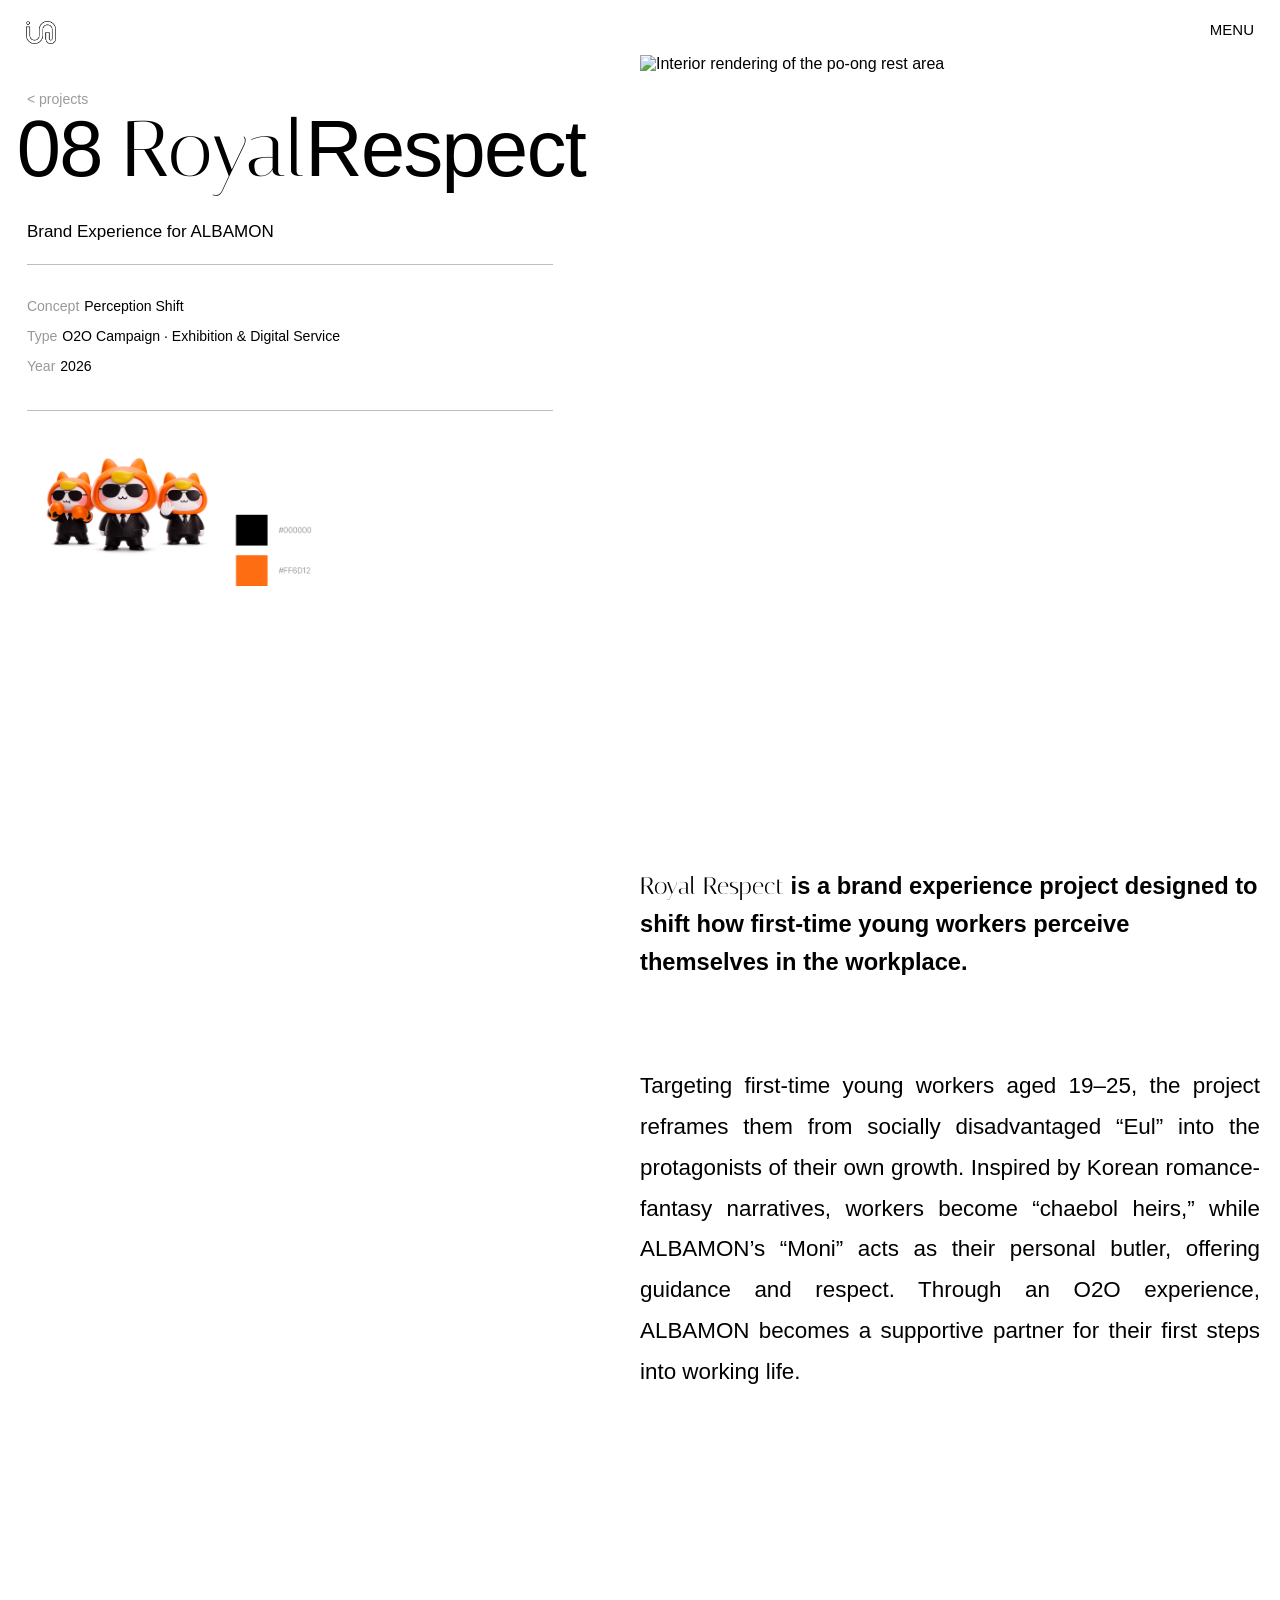
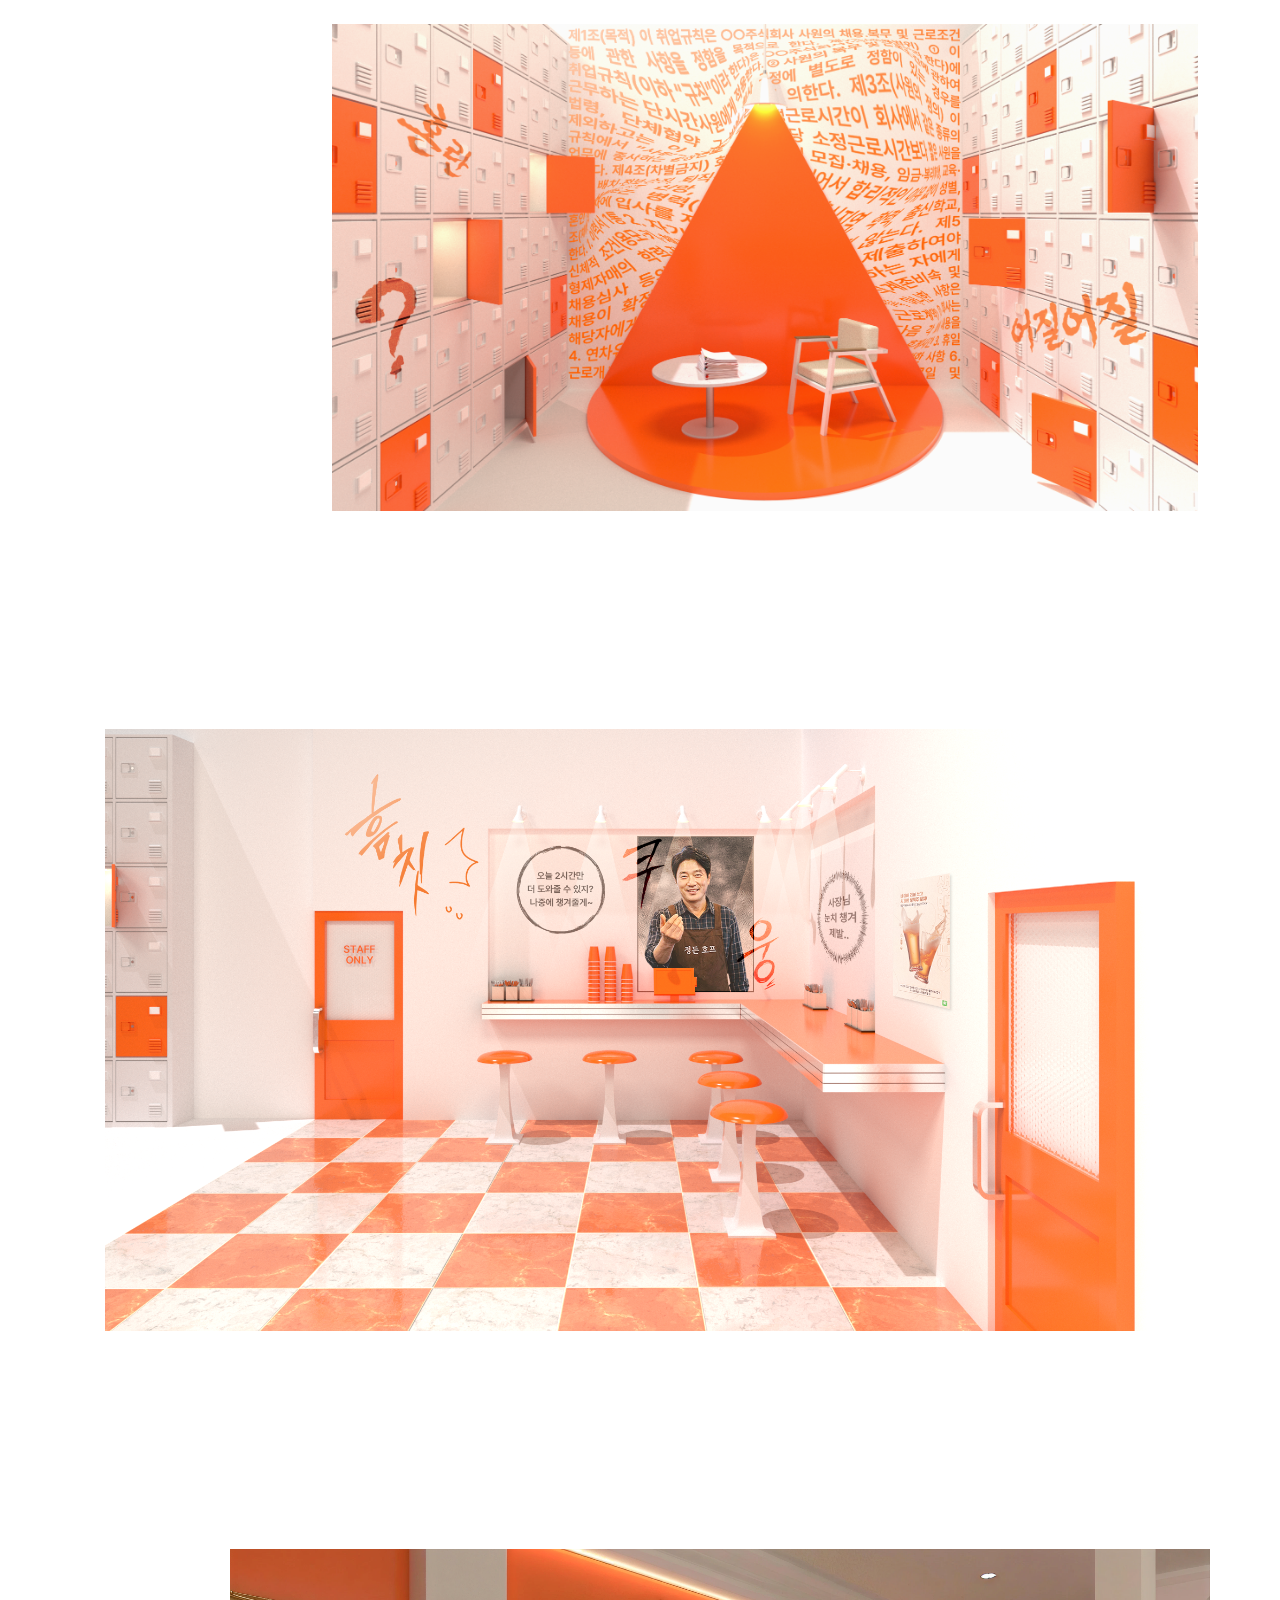
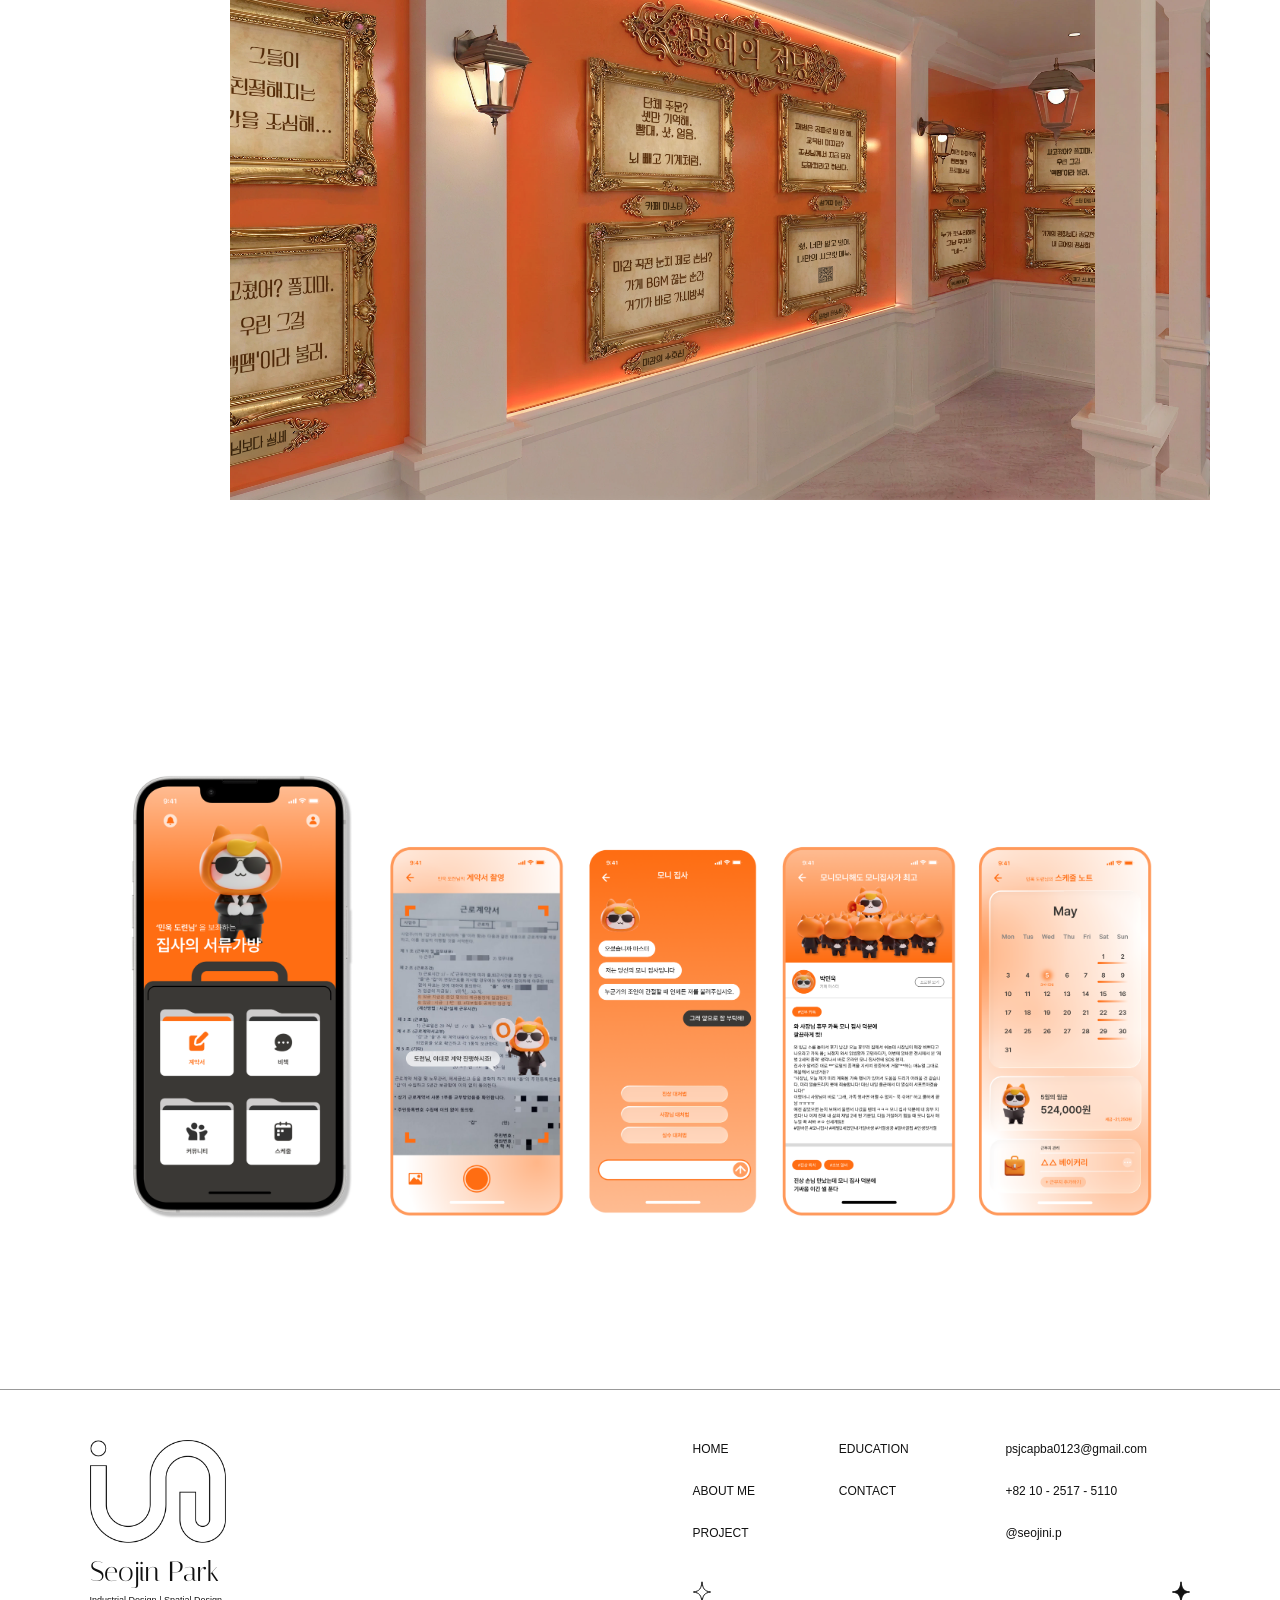
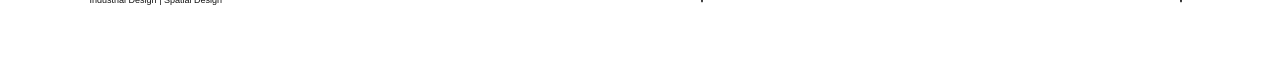
==== commit 8bc865a2: "Update royal-respect.html" ====
--- a/royal-respect.html
+++ b/royal-respect.html
@@ -82,6 +82,15 @@
         opacity: 1;
         transform: none;
         transition: none;
+      }
+    }
+    /* Royal Respect only: fit the long title on narrow mobile screens. */
+    @media (max-width: 767px) {
+      .pd-title-slot .pd-title--mobile {
+        font-size: clamp(22px, 6.2vw, 30px) !important;
+        letter-spacing: -0.035em;
+        white-space: nowrap;
+        max-width: 100%;
       }
     }
   </style>
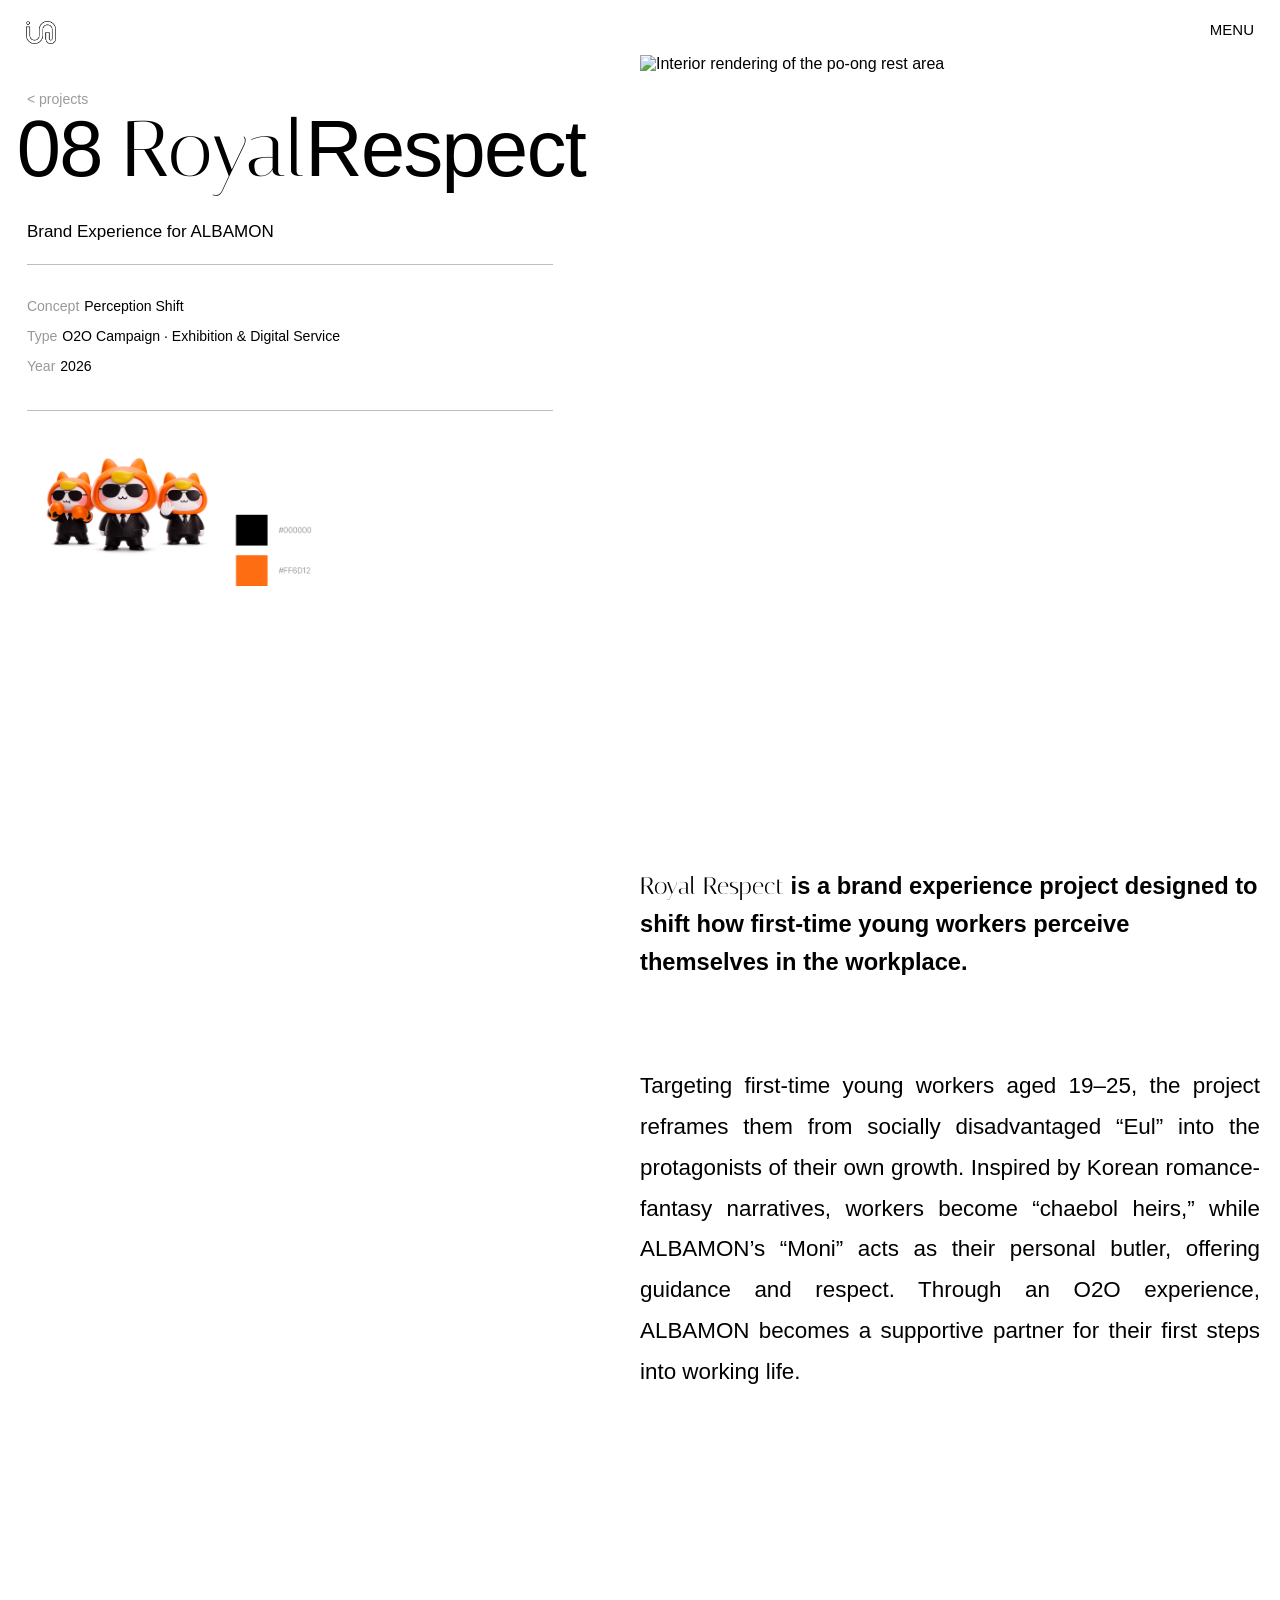
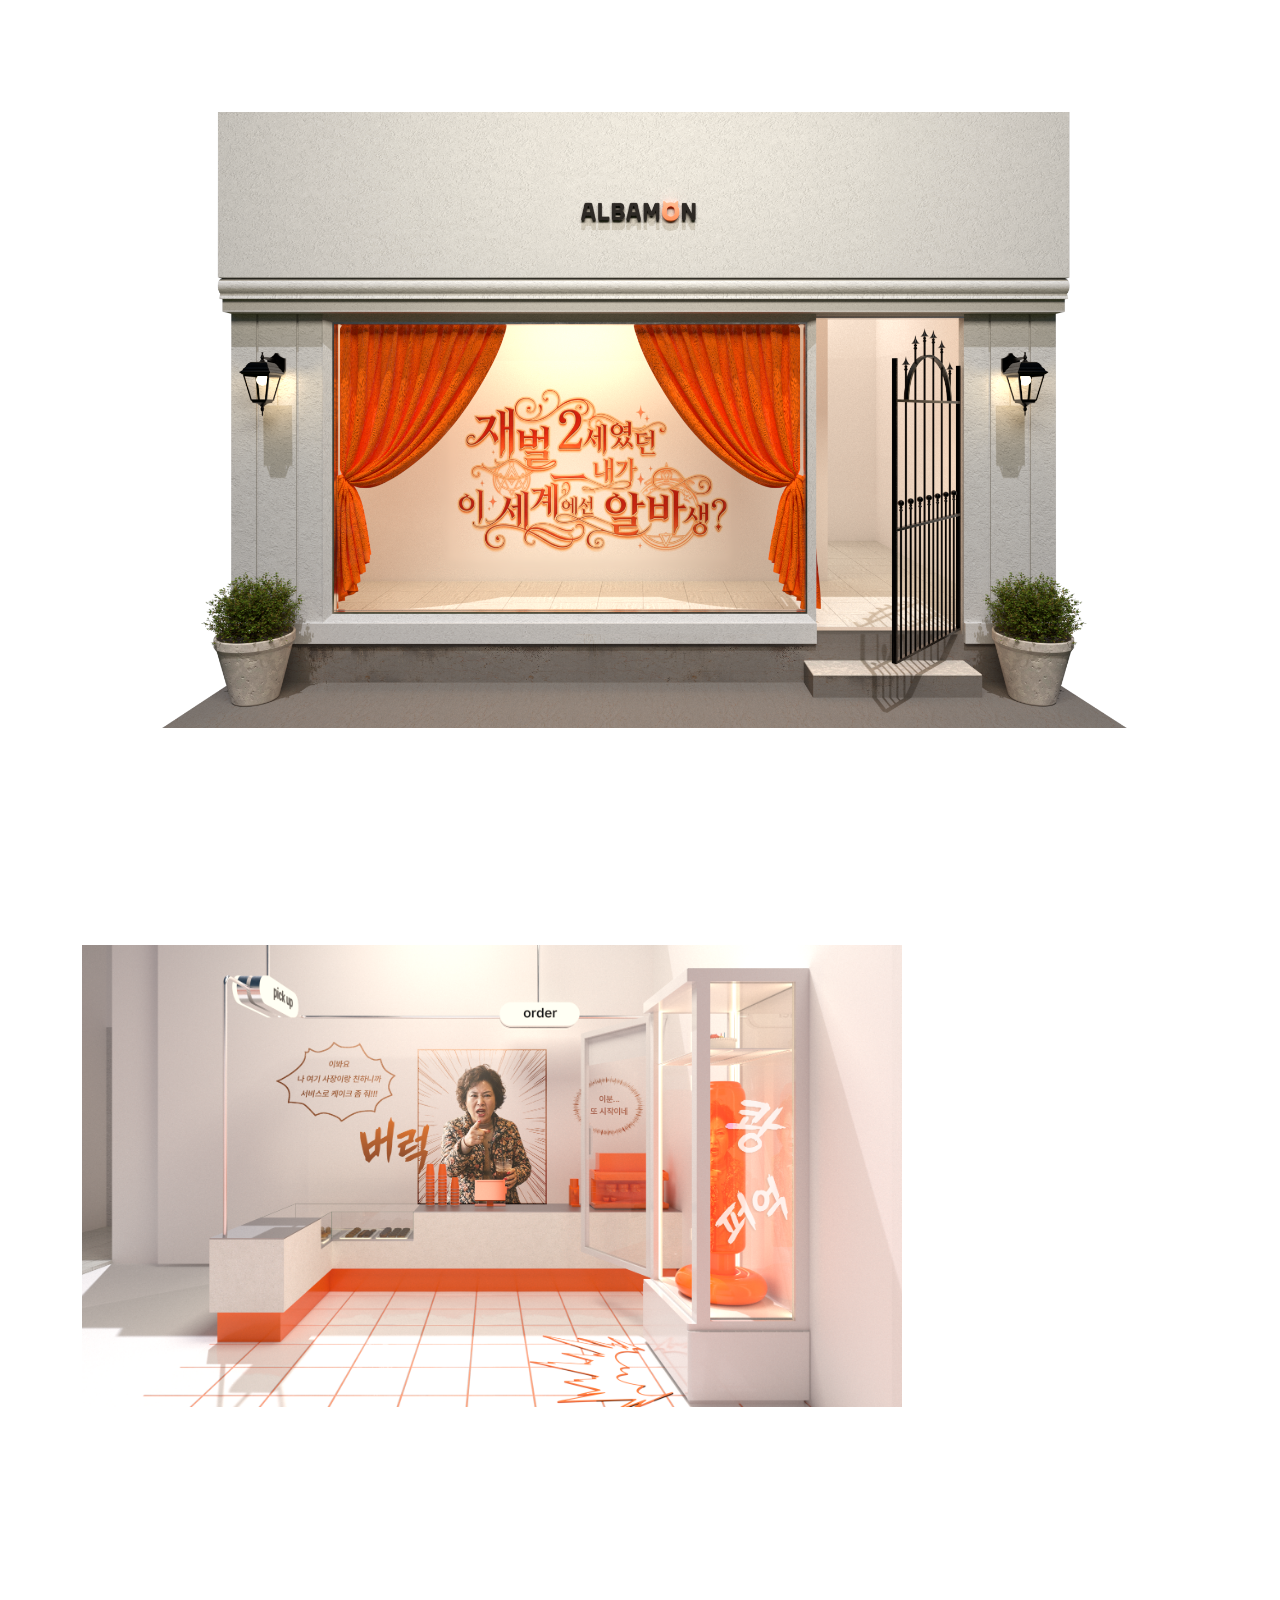
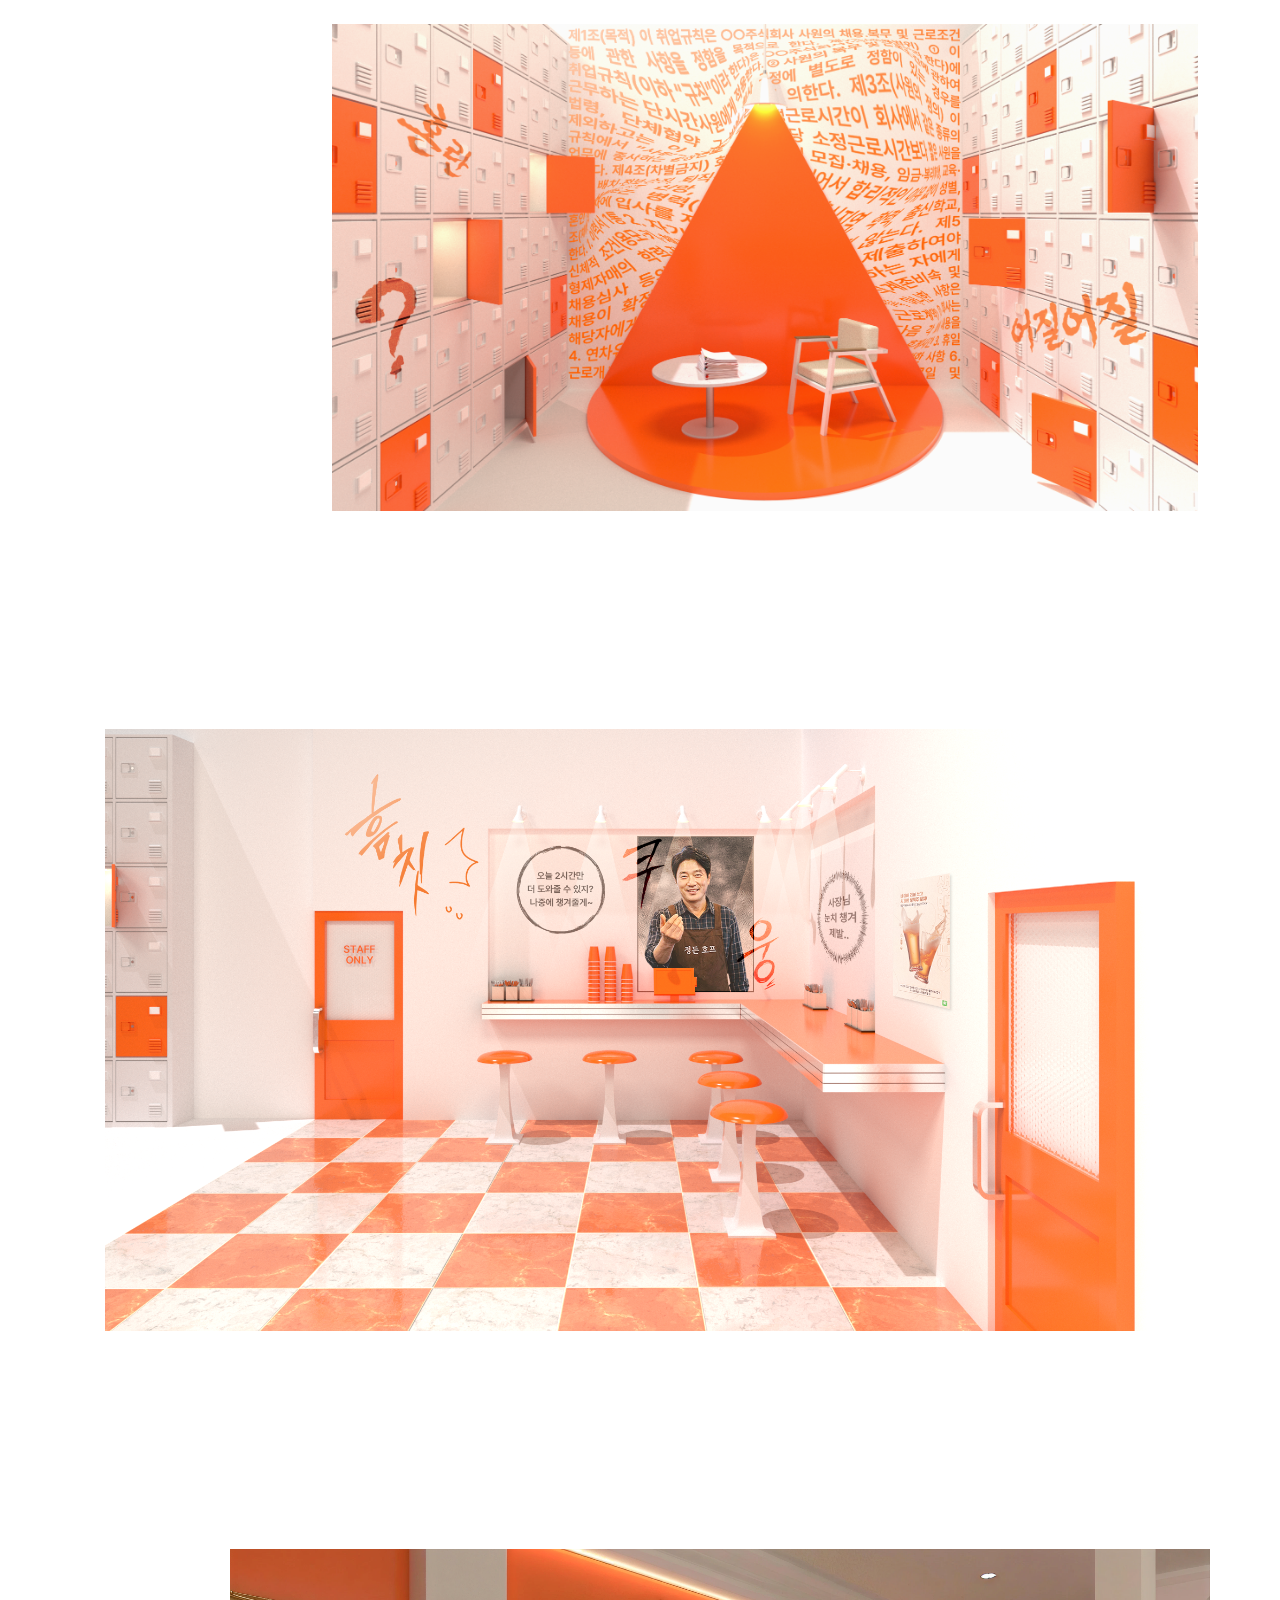
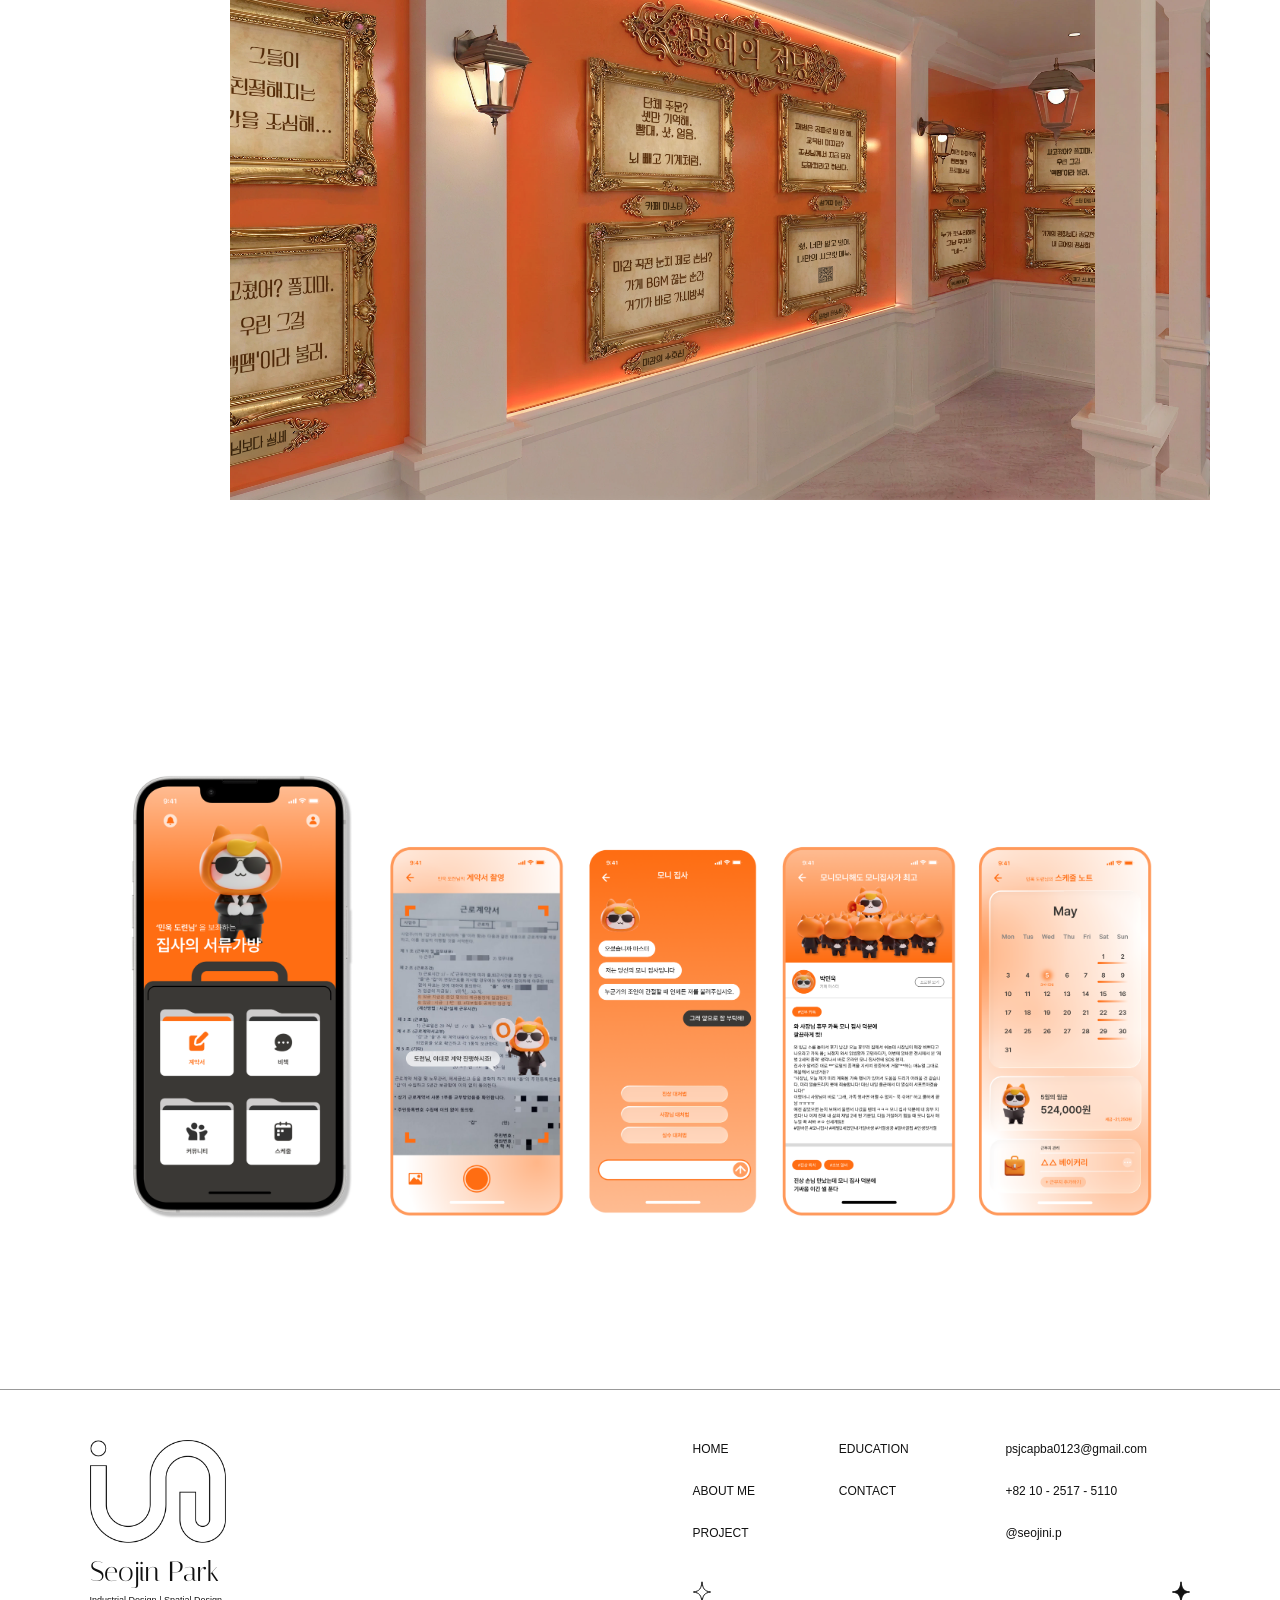
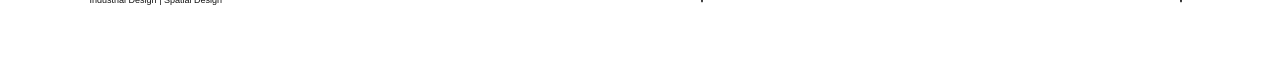
==== commit cd435a6f: "Create royal-respect.html" ====
--- a/royal-respect.html
+++ b/royal-respect.html
@@ -87,7 +87,7 @@
     /* Royal Respect only: fit the long title on narrow mobile screens. */
     @media (max-width: 767px) {
       .pd-title-slot .pd-title--mobile {
-        font-size: clamp(22px, 6.2vw, 30px) !important;
+        font-size: clamp(36px, 6.2vw, 30px) !important;
         letter-spacing: -0.035em;
         white-space: nowrap;
         max-width: 100%;
